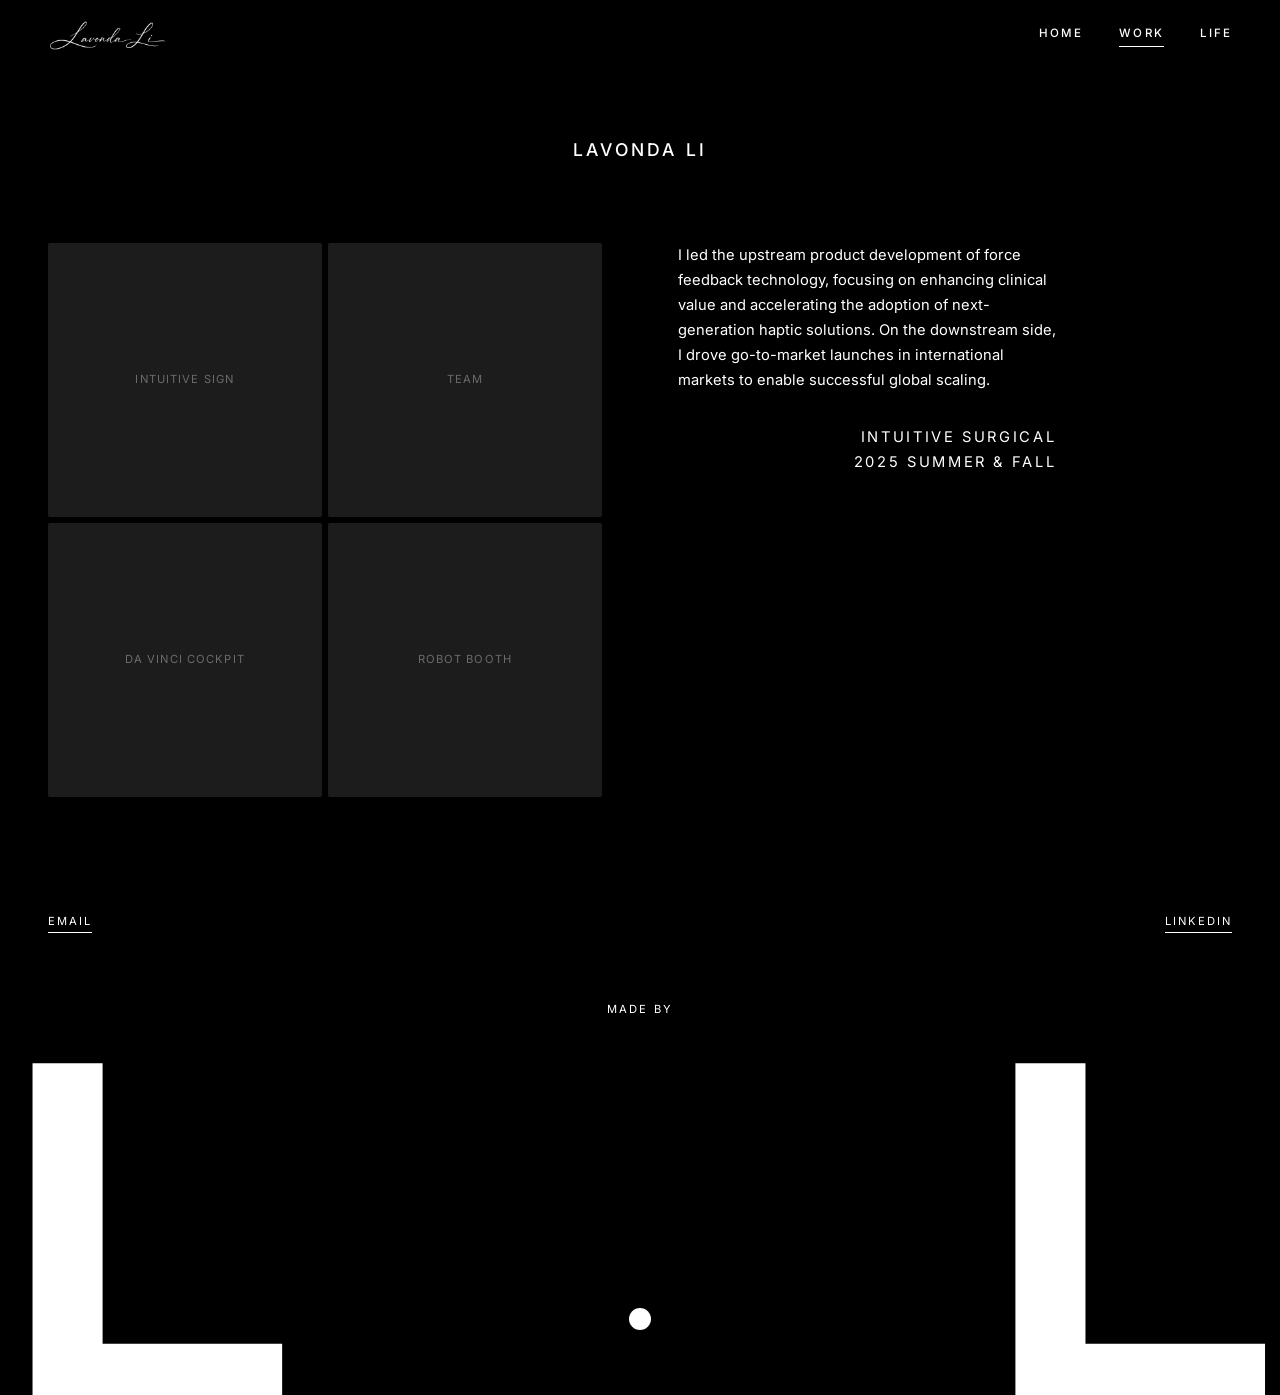
==== work.html @ a4057ee2 "Initial commit" ====
<!doctype html>
<html lang="en">
<head>
  <meta charset="utf-8" />
  <meta name="viewport" content="width=device-width, initial-scale=1" />
  <title>Work — Lavonda Li</title>
  <link rel="preconnect" href="https://fonts.googleapis.com" />
  <link rel="preconnect" href="https://fonts.gstatic.com" crossorigin />
  <link href="https://fonts.googleapis.com/css2?family=Inter:wght@400;500;600;700&display=swap" rel="stylesheet" />
  <link rel="stylesheet" href="css/styles.css" />
</head>
<body data-theme="dark">
  <header class="site-header">
    <div class="container">
      <a class="brand" href="index.html"><img src="images/ll.png" alt="Lavonda Li" /></a>
      <nav class="nav">
        <a href="index.html">Home</a>
        <a href="work.html" class="active">Work</a>
        <a href="life.html">Life</a>
      </nav>
    </div>
  </header>

  <main>
    <div class="container">
      <h1 class="center-title" style="margin-top: 4rem;">Lavonda Li</h1>

      <section class="split-2col project-block">
        <div class="image-col">
          <div class="collage-2x2">
            <div class="tile"><span>intuitive sign</span></div>
            <div class="tile"><span>team</span></div>
            <div class="tile"><span>da Vinci cockpit</span></div>
            <div class="tile"><span>robot booth</span></div>
          </div>
        </div>
        <div class="text-col">
          <p>
            I led the upstream product development of force feedback technology,
            focusing on enhancing clinical value and accelerating the adoption of
            next-generation haptic solutions. On the downstream side, I drove
            go-to-market launches in international markets to enable successful
            global scaling.
          </p>
          <p class="label" style="text-align: right;">
            Intuitive Surgical<br />
            2025 Summer &amp; Fall
          </p>
        </div>
      </section>
    </div>
  </main>

  <footer class="site-footer">
    <div class="footer-links">
      <div class="container">
        <a href="mailto:hello@example.com">Email</a>
        <a href="https://www.linkedin.com" target="_blank" rel="noopener">LinkedIn</a>
      </div>
    </div>
    <div class="footer-made">Made by</div>
    <div class="brand-footer">
      <span class="l-mark left">L</span>
      <span class="dot"></span>
      <span class="l-mark right">L</span>
    </div>
  </footer>
</body>
</html>
---- css/styles.css ----
:root {
  --lavender: #b8b0ea;
  --lavender-deep: #9a90c8;
  --black: #000;
  --white: #fff;
  --olive: #4a4a1f;
  --grey-on-dark: #cfcfcf;
  --placeholder: #c9c2e6;
  --placeholder-dark: #1c1c1c;
  --tracked: 0.18em;
  --max: 1280px;
  --gutter: clamp(1.25rem, 4vw, 3rem);
  --sans: "Inter", -apple-system, BlinkMacSystemFont, "Helvetica Neue", Arial, sans-serif;
}

* { box-sizing: border-box; margin: 0; padding: 0; }

html, body { height: 100%; }

body {
  font-family: var(--sans);
  font-size: 16px;
  line-height: 1.55;
  -webkit-font-smoothing: antialiased;
  min-height: 100vh;
  display: flex;
  flex-direction: column;
}

body[data-theme="light"] { background: var(--lavender); color: var(--black); }
body[data-theme="dark"]  { background: var(--black);    color: var(--white); }

a { color: inherit; text-decoration: none; }

img { max-width: 100%; display: block; }

.container {
  width: 100%;
  max-width: var(--max);
  margin: 0 auto;
  padding: 0 var(--gutter);
}

main { flex: 1 0 auto; }

/* ---------- Header ---------- */
.site-header {
  padding: 1.25rem 0;
}
.site-header .container {
  display: flex;
  align-items: center;
  justify-content: space-between;
}
.brand {
  font-weight: 600;
  font-size: 0.85rem;
  letter-spacing: 0.05em;
  display: inline-flex;
  align-items: center;
}
.brand img {
  height: 32px;
  width: auto;
  display: block;
}
body[data-theme="dark"] .brand img { filter: invert(1); }
.nav { display: flex; gap: 2.25rem; }
.nav a {
  font-size: 0.72rem;
  letter-spacing: var(--tracked);
  text-transform: uppercase;
  font-weight: 500;
  position: relative;
  padding-bottom: 4px;
}
.nav a.active::after {
  content: "";
  position: absolute;
  left: 0; right: 0; bottom: 0;
  height: 1px;
  background: currentColor;
}

/* ---------- Centered name title ---------- */
.center-title {
  text-align: center;
  font-size: clamp(1.4rem, 2.2vw, 1.8rem);
  letter-spacing: var(--tracked);
  text-transform: uppercase;
  font-weight: 700;
}
body[data-theme="light"] .center-title { color: var(--olive); }
body[data-theme="dark"]  .center-title { color: var(--white); font-weight: 500; font-size: clamp(0.95rem, 1.4vw, 1.1rem); }

/* ---------- Home: asymmetric photo hero ---------- */
.home-hero {
  position: relative;
  margin-top: 3rem;
  min-height: clamp(420px, 55vh, 620px);
  isolation: isolate;
}
.home-hero .title-slot {
  position: absolute;
  top: 42%;
  left: 50%;
  transform: translate(-50%, -50%);
  white-space: nowrap;
  z-index: 2;
  mix-blend-mode: difference;
}
body[data-theme="light"] .home-hero .title-slot,
body[data-theme="dark"]  .home-hero .title-slot { color: #fff; }
.home-hero .photo { z-index: 1; }
.home-hero .photo {
  position: absolute;
  background: var(--placeholder);
  border-radius: 2px;
  overflow: hidden;
  display: flex;
  align-items: center;
  justify-content: center;
  color: rgba(0,0,0,0.35);
  font-size: 0.7rem;
  letter-spacing: 0.1em;
  text-transform: uppercase;
}
.home-hero .photo img { width: 100%; height: 100%; object-fit: cover; }
.home-hero .photo.left {
  left: 4%;
  top: 38%;
  width: 16%;
  aspect-ratio: 4 / 5;
}
.home-hero .photo.right {
  right: 4%;
  top: 6%;
  width: 32%;
  aspect-ratio: 4 / 5;
}
@media (max-width: 720px) {
  .home-hero { min-height: 360px; }
  .home-hero .photo.left  { width: 28%; top: 50%; }
  .home-hero .photo.right { width: 50%; top: 0; }
}

/* ---------- Tagline / education ---------- */
.tagline-block {
  text-align: center;
  margin: 4.5rem auto 1.5rem;
  max-width: 70ch;
  font-size: 0.78rem;
  letter-spacing: var(--tracked);
  text-transform: uppercase;
  font-weight: 500;
  line-height: 1.7;
}
.education {
  text-align: center;
  margin-bottom: 4rem;
  font-size: 0.78rem;
  letter-spacing: var(--tracked);
  text-transform: uppercase;
  font-weight: 500;
}

/* ---------- Home: horizontal photo rails ---------- */
.photo-section {
  margin: 2.5rem 0 3rem;
}
.rail-heading {
  font-size: 0.82rem;
  letter-spacing: var(--tracked);
  text-transform: uppercase;
  font-weight: 600;
  margin-bottom: 0.9rem;
  color: var(--olive);
}

.photo-rail {
  --rail-tile: clamp(140px, 18vw, 200px);
  display: grid;
  grid-auto-flow: column;
  grid-template-rows: repeat(3, var(--rail-tile));
  grid-auto-columns: var(--rail-tile);
  gap: 0.4rem;
  overflow-x: auto;
  overflow-y: hidden;
  padding-bottom: 0.75rem;
  scroll-snap-type: x mandatory;
  scrollbar-width: thin;
}
.photo-rail::-webkit-scrollbar { height: 6px; }
.photo-rail::-webkit-scrollbar-track { background: transparent; }
.photo-rail::-webkit-scrollbar-thumb {
  background: rgba(0,0,0,0.18);
  border-radius: 3px;
}

.photo-rail .tile {
  position: relative;
  background: var(--placeholder);
  border-radius: 2px;
  overflow: hidden;
  scroll-snap-align: start;
  margin: 0;
}
.photo-rail .tile img {
  width: 100%;
  height: 100%;
  object-fit: cover;
  display: block;
}

.photo-rail .tile figcaption {
  position: absolute;
  inset: 0;
  background: rgba(0, 0, 0, 0.7);
  color: var(--white);
  display: flex;
  align-items: center;
  justify-content: center;
  text-align: center;
  padding: 0.9rem;
  font-size: 0.85rem;
  font-weight: 500;
  letter-spacing: 0.02em;
  line-height: 1.4;
  text-shadow: 0 1px 6px rgba(0,0,0,0.55);
  opacity: 0;
  transition: opacity 180ms ease;
  pointer-events: none;
}
.photo-rail .tile:hover figcaption,
.photo-rail .tile:focus-within figcaption {
  opacity: 1;
}
@media (hover: none) {
  .photo-rail .tile figcaption { opacity: 1; }
}

/* ---------- Work / Life: 2-col split ---------- */
.split-2col {
  display: grid;
  grid-template-columns: 1fr 1fr;
  gap: clamp(2rem, 6vw, 5rem);
  align-items: start;
  margin: 5rem 0 6rem;
}
.split-2col .text-col p {
  font-size: 0.92rem;
  line-height: 1.7;
  max-width: 42ch;
}
.split-2col .label {
  margin-top: 2rem;
  font-size: 0.7rem;
  letter-spacing: var(--tracked);
  text-transform: uppercase;
  line-height: 1.6;
}
@media (max-width: 720px) {
  .split-2col { grid-template-columns: 1fr; }
}

/* 2x2 collage used inside .split-2col */
.collage-2x2 {
  display: grid;
  grid-template-columns: 1fr 1fr;
  gap: 0.4rem;
}
.collage-2x2 .tile {
  aspect-ratio: 1 / 1;
  background: var(--placeholder-dark);
  border-radius: 2px;
  overflow: hidden;
  display: flex;
  align-items: center;
  justify-content: center;
  color: rgba(255,255,255,0.35);
  font-size: 0.7rem;
  letter-spacing: 0.1em;
  text-transform: uppercase;
}
.collage-2x2 .tile img { width: 100%; height: 100%; object-fit: cover; }

/* Single portrait used on Life page */
.portrait {
  aspect-ratio: 4 / 5;
  background: var(--placeholder-dark);
  border-radius: 2px;
  overflow: hidden;
  max-width: 360px;
  margin-left: auto;
  display: flex;
  align-items: center;
  justify-content: center;
  color: rgba(255,255,255,0.35);
  font-size: 0.7rem;
  letter-spacing: 0.1em;
  text-transform: uppercase;
}
.portrait img { width: 100%; height: 100%; object-fit: cover; }

/* ---------- Connect line (Life) ---------- */
.connect-line {
  text-align: center;
  font-size: 0.78rem;
  letter-spacing: var(--tracked);
  text-transform: uppercase;
  margin: 6rem 0 4rem;
}
.life-divider {
  border: 0;
  border-top: 1px solid rgba(255,255,255,0.2);
  margin: 0;
}

/* ---------- Footer (themed) ---------- */
.site-footer { flex-shrink: 0; }

.footer-meta {
  padding: 1.5rem 0;
  font-size: 0.7rem;
  letter-spacing: var(--tracked);
  text-transform: uppercase;
}
body[data-theme="light"] .footer-meta { background: var(--lavender-deep); color: var(--white); }
body[data-theme="dark"]  .footer-meta { background: var(--black); color: var(--white); border-top: 1px solid rgba(255,255,255,0.1); }
.footer-meta .container {
  display: flex;
  justify-content: space-between;
  align-items: center;
  flex-wrap: wrap;
  gap: 1rem;
}

.footer-links {
  padding: 1.25rem 0;
}
body[data-theme="light"] .footer-links { background: var(--lavender-deep); color: var(--white); }
body[data-theme="dark"]  .footer-links { background: var(--black); color: var(--white); }
.footer-links .container {
  display: flex;
  justify-content: space-between;
  font-size: 0.7rem;
  letter-spacing: var(--tracked);
  text-transform: uppercase;
}
.footer-links a {
  border-bottom: 1px solid currentColor;
  padding-bottom: 2px;
}

.footer-made {
  text-align: center;
  font-size: 0.7rem;
  letter-spacing: var(--tracked);
  text-transform: uppercase;
  padding: 3rem 0 1rem;
}
body[data-theme="light"] .footer-made { background: var(--lavender-deep); color: var(--white); }
body[data-theme="dark"]  .footer-made { background: var(--black); color: var(--white); }

/* The big "L  L" letterforms with center dot */
.brand-footer {
  position: relative;
  height: clamp(280px, 40vh, 460px);
  overflow: hidden;
}
body[data-theme="light"] .brand-footer { background: var(--lavender-deep); }
body[data-theme="dark"]  .brand-footer { background: var(--black); }
.brand-footer .l-mark {
  position: absolute;
  bottom: -22%;
  font-family: "Arial Black", "Helvetica Neue", Arial, sans-serif;
  font-weight: 900;
  font-size: clamp(280px, 38vw, 560px);
  line-height: 1;
  color: var(--white);
  user-select: none;
}
.brand-footer .l-mark.left  { left: 0; }
.brand-footer .l-mark.right { right: 0; }
.brand-footer .dot {
  position: absolute;
  bottom: 18%;
  left: 50%;
  transform: translateX(-50%);
  width: 22px;
  height: 22px;
  border-radius: 50%;
  background: var(--white);
}
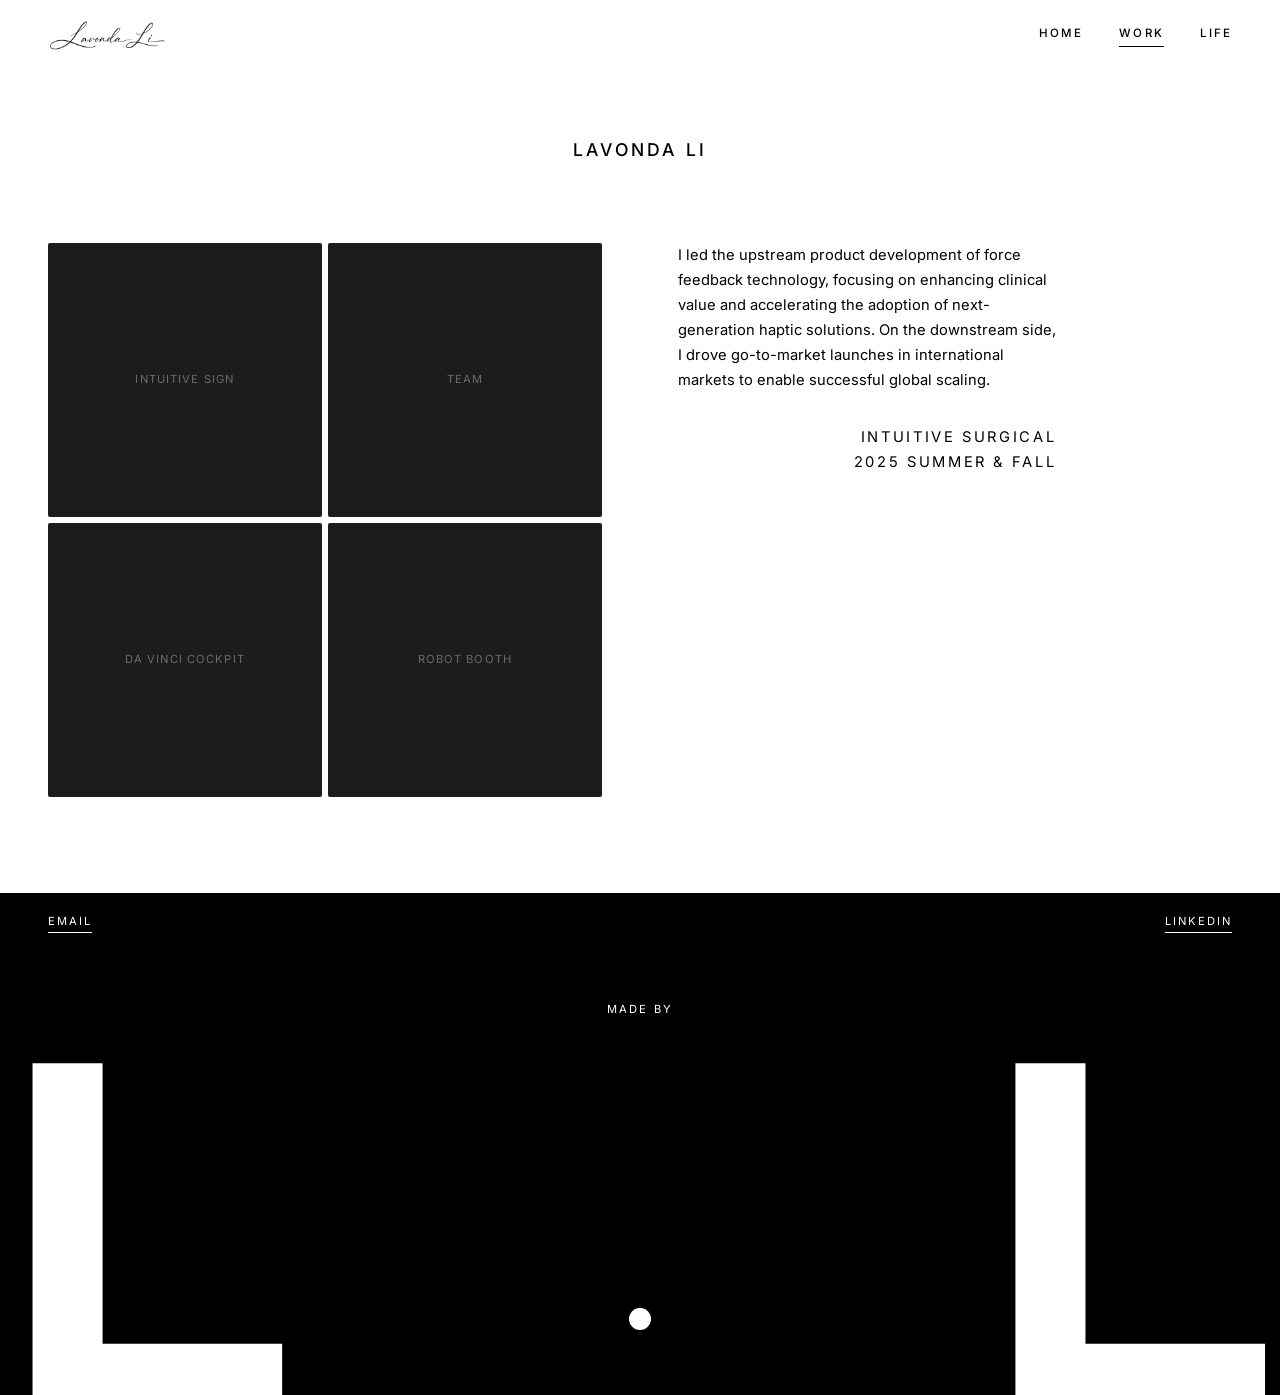
==== commit 07d47d57: "changed to white" ====
--- a/work.html
+++ b/work.html
@@ -9,7 +9,7 @@
   <link href="https://fonts.googleapis.com/css2?family=Inter:wght@400;500;600;700&display=swap" rel="stylesheet" />
   <link rel="stylesheet" href="css/styles.css" />
 </head>
-<body data-theme="dark">
+<body data-theme="white">
   <header class="site-header">
     <div class="container">
       <a class="brand" href="index.html"><img src="images/ll.png" alt="Lavonda Li" /></a>
--- a/css/styles.css
+++ b/css/styles.css
@@ -29,6 +29,7 @@
 
 body[data-theme="light"] { background: var(--lavender); color: var(--black); }
 body[data-theme="dark"]  { background: var(--black);    color: var(--white); }
+body[data-theme="white"] { background: var(--white);    color: var(--black); }
 
 a { color: inherit; text-decoration: none; }
 
@@ -92,6 +93,7 @@
 }
 body[data-theme="light"] .center-title { color: var(--olive); }
 body[data-theme="dark"]  .center-title { color: var(--white); font-weight: 500; font-size: clamp(0.95rem, 1.4vw, 1.1rem); }
+body[data-theme="white"] .center-title { color: var(--black); font-weight: 500; font-size: clamp(0.95rem, 1.4vw, 1.1rem); }
 
 /* ---------- Home: asymmetric photo hero ---------- */
 .home-hero {
@@ -155,6 +157,55 @@
   font-weight: 500;
   line-height: 1.7;
 }
+
+/* ---------- Home: about block ---------- */
+.about {
+  max-width: 620px;
+  margin: 5rem auto 4.5rem;
+  padding: 0 1rem;
+  text-align: center;
+}
+.about-eyebrow {
+  display: flex;
+  align-items: center;
+  justify-content: center;
+  gap: 0.85rem;
+  font-size: 0.7rem;
+  letter-spacing: var(--tracked);
+  text-transform: uppercase;
+  font-weight: 600;
+  color: var(--olive);
+  margin-bottom: 2rem;
+}
+.about-eyebrow::before,
+.about-eyebrow::after {
+  content: "";
+  width: 32px;
+  height: 1px;
+  background: var(--olive);
+  opacity: 0.45;
+}
+.about-lede {
+  font-size: clamp(1.05rem, 1.6vw, 1.25rem);
+  line-height: 1.55;
+  font-weight: 500;
+  color: var(--olive);
+  margin: 0 auto 1.75rem;
+  max-width: 38ch;
+}
+.about-body {
+  font-size: 0.95rem;
+  line-height: 1.8;
+  margin: 0 auto 1.15rem;
+  max-width: 54ch;
+  color: rgba(0, 0, 0, 0.78);
+}
+.about-body:last-child { margin-bottom: 0; }
+.about-place {
+  font-weight: 600;
+  color: var(--olive);
+  white-space: nowrap;
+}
 .education {
   text-align: center;
   margin-bottom: 4rem;
@@ -181,7 +232,7 @@
   --rail-tile: clamp(140px, 18vw, 200px);
   display: grid;
   grid-auto-flow: column;
-  grid-template-rows: repeat(3, var(--rail-tile));
+  grid-template-rows: repeat(2, var(--rail-tile));
   grid-auto-columns: var(--rail-tile);
   gap: 0.4rem;
   overflow-x: auto;
@@ -327,6 +378,7 @@
 }
 body[data-theme="light"] .footer-meta { background: var(--lavender-deep); color: var(--white); }
 body[data-theme="dark"]  .footer-meta { background: var(--black); color: var(--white); border-top: 1px solid rgba(255,255,255,0.1); }
+body[data-theme="white"] .footer-meta { background: var(--black); color: var(--white); border-top: 1px solid rgba(255,255,255,0.1); }
 .footer-meta .container {
   display: flex;
   justify-content: space-between;
@@ -340,6 +392,7 @@
 }
 body[data-theme="light"] .footer-links { background: var(--lavender-deep); color: var(--white); }
 body[data-theme="dark"]  .footer-links { background: var(--black); color: var(--white); }
+body[data-theme="white"] .footer-links { background: var(--black); color: var(--white); }
 .footer-links .container {
   display: flex;
   justify-content: space-between;
@@ -361,6 +414,7 @@
 }
 body[data-theme="light"] .footer-made { background: var(--lavender-deep); color: var(--white); }
 body[data-theme="dark"]  .footer-made { background: var(--black); color: var(--white); }
+body[data-theme="white"] .footer-made { background: var(--black); color: var(--white); }
 
 /* The big "L  L" letterforms with center dot */
 .brand-footer {
@@ -370,6 +424,7 @@
 }
 body[data-theme="light"] .brand-footer { background: var(--lavender-deep); }
 body[data-theme="dark"]  .brand-footer { background: var(--black); }
+body[data-theme="white"] .brand-footer { background: var(--black); }
 .brand-footer .l-mark {
   position: absolute;
   bottom: -22%;
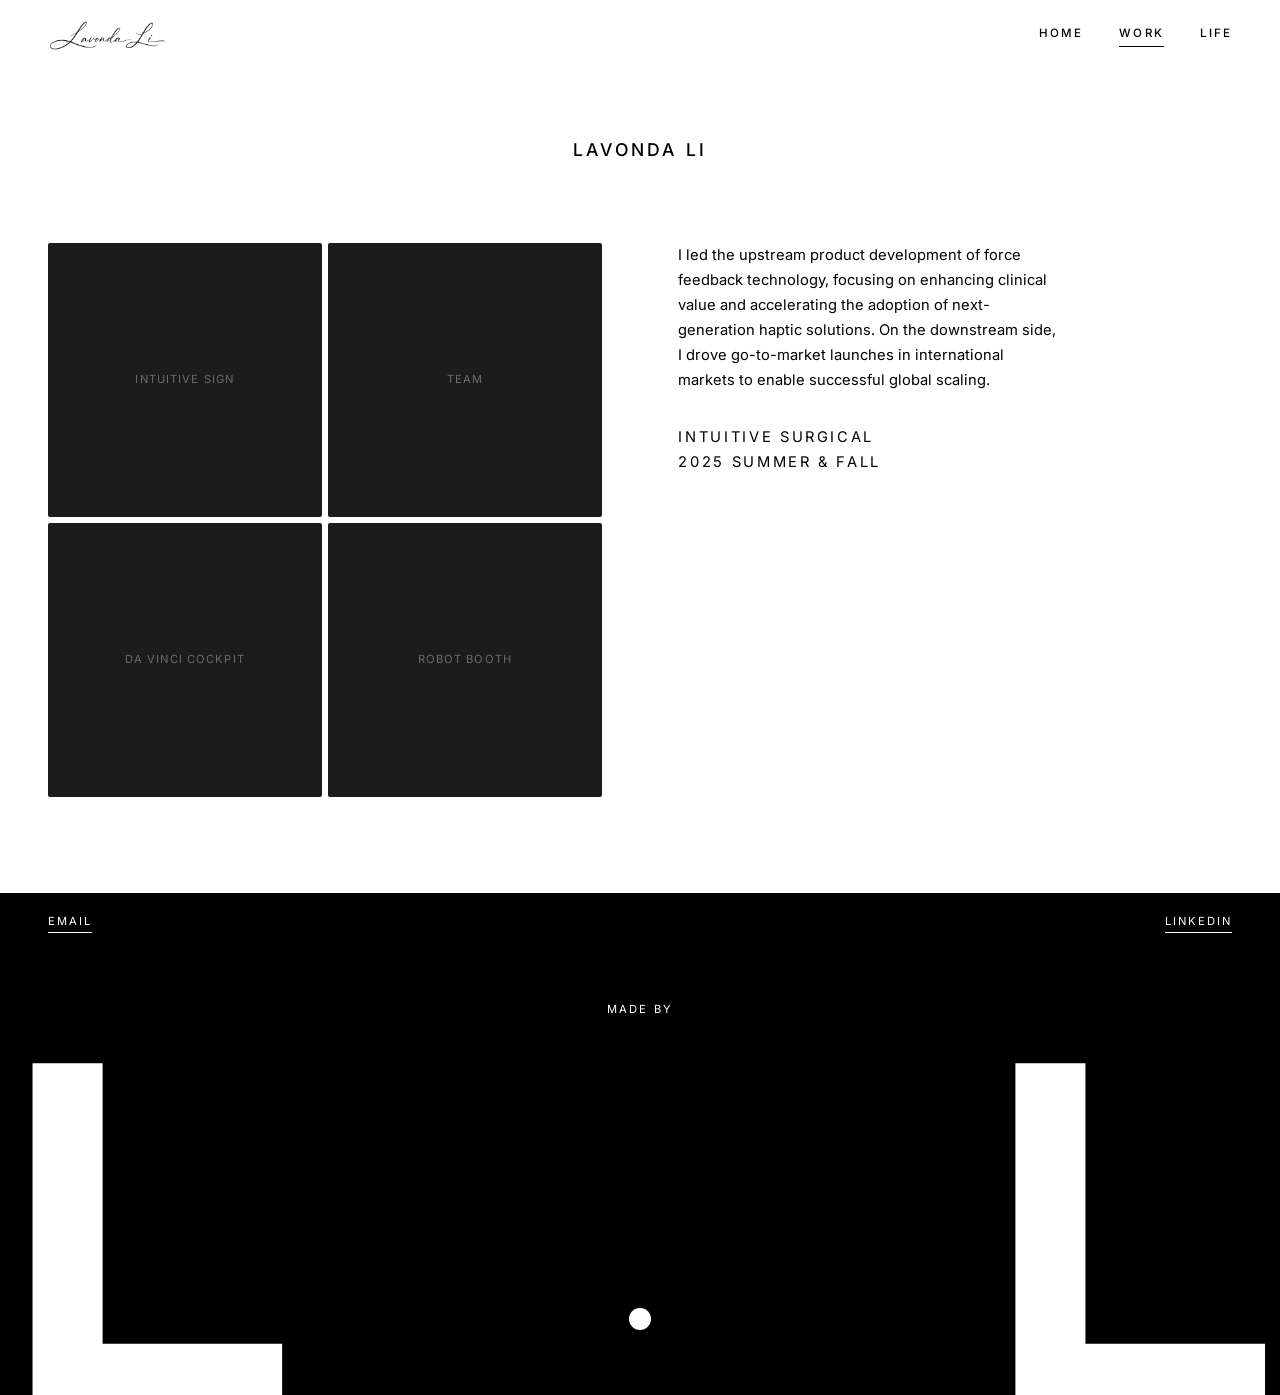
==== commit b140075d: "d" ====
--- a/work.html
+++ b/work.html
@@ -42,7 +42,7 @@
             go-to-market launches in international markets to enable successful
             global scaling.
           </p>
-          <p class="label" style="text-align: right;">
+          <p class="label" style="text-align: left;">
             Intuitive Surgical<br />
             2025 Summer &amp; Fall
           </p>
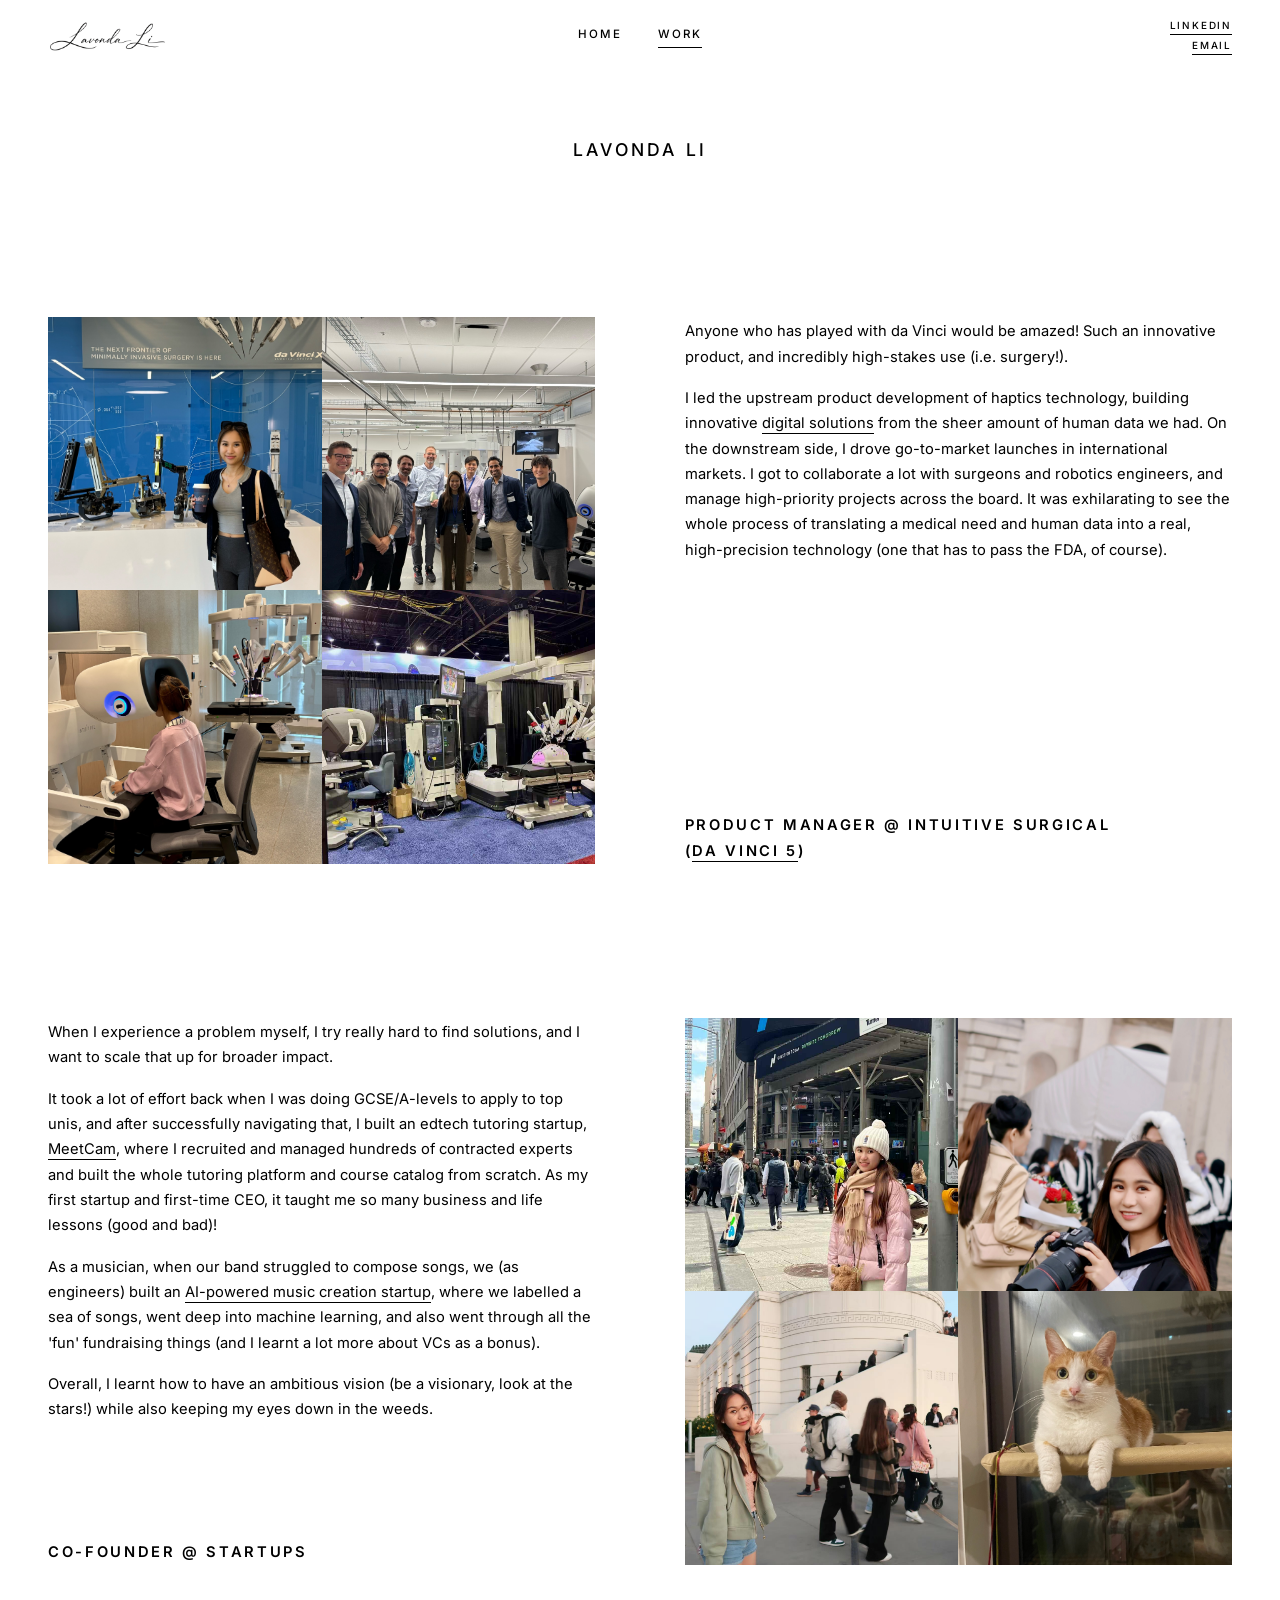
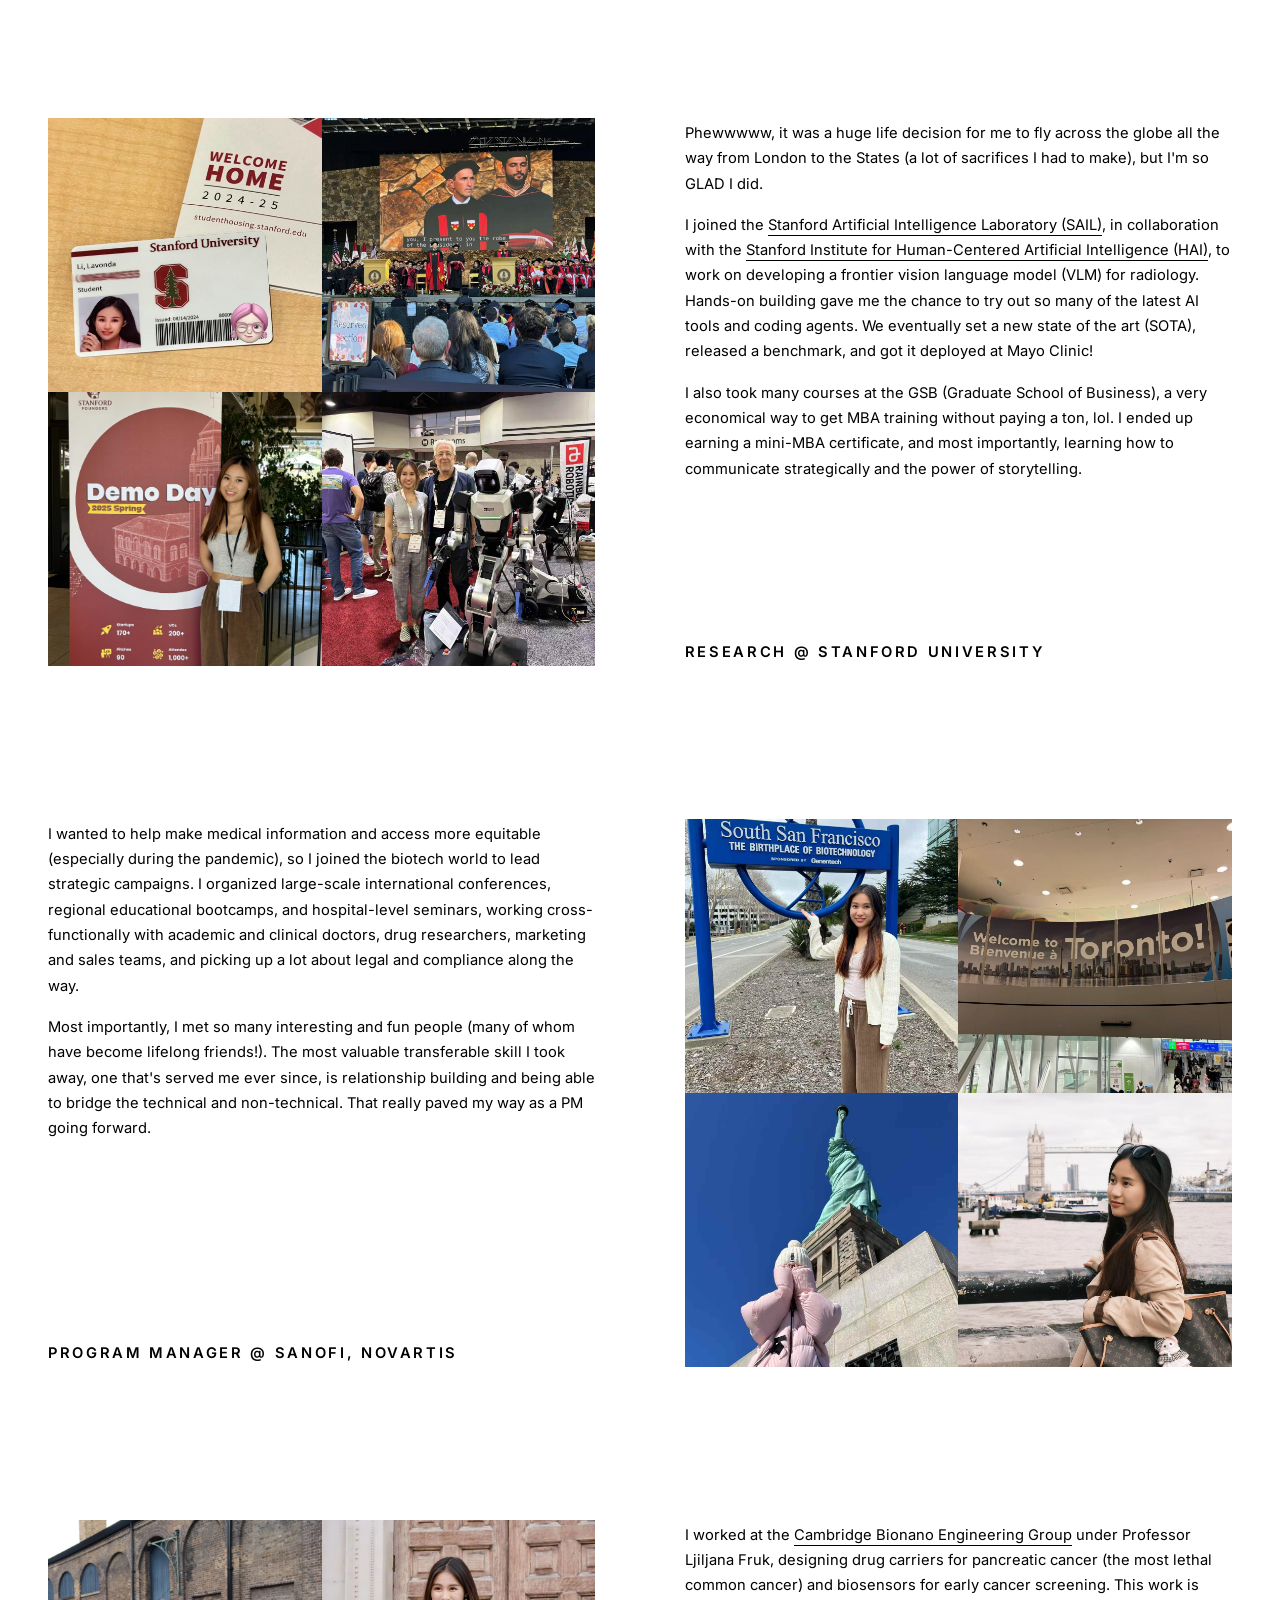
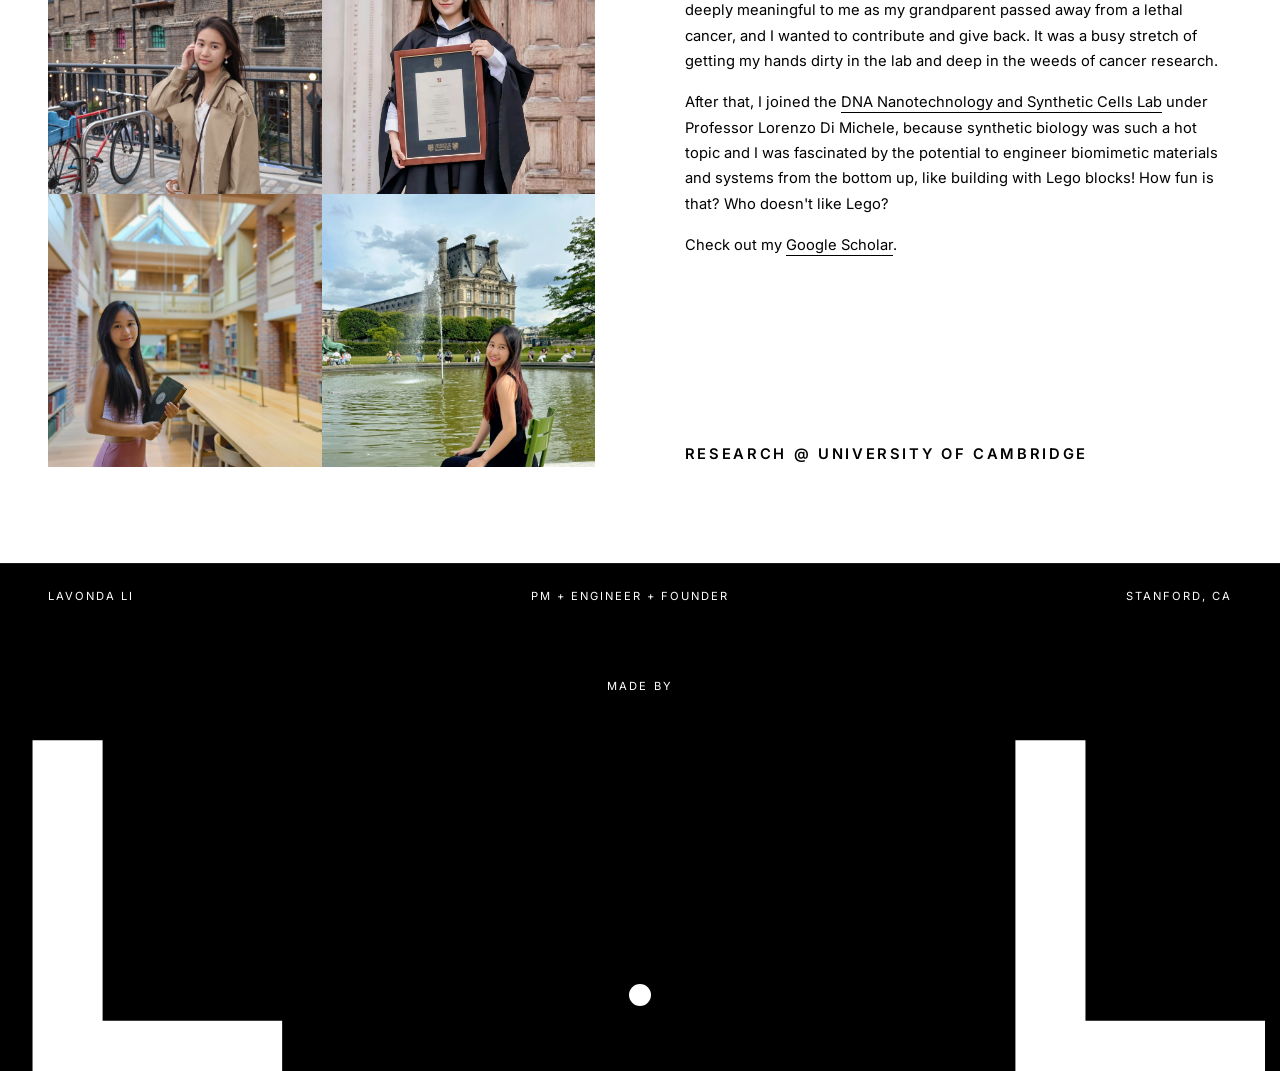
==== commit 3cfb567b: "lots of stuff" ====
--- a/work.html
+++ b/work.html
@@ -16,46 +16,31 @@
       <nav class="nav">
         <a href="index.html">Home</a>
         <a href="work.html" class="active">Work</a>
-        <a href="life.html">Life</a>
       </nav>
+      <div class="header-links" aria-label="Contact links">
+        <a href="https://www.linkedin.com/in/lavonda-li/" target="_blank" rel="noopener">LinkedIn</a>
+        <a href="mailto:lavonda.li0531@gmail.com">Email</a>
+      </div>
     </div>
   </header>
 
   <main>
     <div class="container">
-      <h1 class="center-title" style="margin-top: 4rem;">Lavonda Li</h1>
-
-      <section class="split-2col project-block">
-        <div class="image-col">
-          <div class="collage-2x2">
-            <div class="tile"><span>intuitive sign</span></div>
-            <div class="tile"><span>team</span></div>
-            <div class="tile"><span>da Vinci cockpit</span></div>
-            <div class="tile"><span>robot booth</span></div>
-          </div>
-        </div>
-        <div class="text-col">
-          <p>
-            I led the upstream product development of force feedback technology,
-            focusing on enhancing clinical value and accelerating the adoption of
-            next-generation haptic solutions. On the downstream side, I drove
-            go-to-market launches in international markets to enable successful
-            global scaling.
-          </p>
-          <p class="label" style="text-align: left;">
-            Intuitive Surgical<br />
-            2025 Summer &amp; Fall
-          </p>
-        </div>
+      <section class="work-showcase work-page" aria-labelledby="work-heading">
+        <h1 id="work-heading" class="center-title work-title">Lavonda Li</h1>
+        <div class="work-list" data-work-sections></div>
       </section>
     </div>
   </main>
 
+  <script src="js/work.js" defer></script>
+
   <footer class="site-footer">
-    <div class="footer-links">
+    <div class="footer-meta">
       <div class="container">
-        <a href="mailto:hello@example.com">Email</a>
-        <a href="https://www.linkedin.com" target="_blank" rel="noopener">LinkedIn</a>
+        <span>Lavonda Li</span>
+        <span>PM + Engineer + Founder</span>
+        <span>Stanford, CA</span>
       </div>
     </div>
     <div class="footer-made">Made by</div>
--- a/css/styles.css
+++ b/css/styles.css
@@ -10,12 +10,18 @@
   --tracked: 0.18em;
   --max: 1280px;
   --gutter: clamp(1.25rem, 4vw, 3rem);
+  --header-height: 72px;
   --sans: "Inter", -apple-system, BlinkMacSystemFont, "Helvetica Neue", Arial, sans-serif;
 }
 
 * { box-sizing: border-box; margin: 0; padding: 0; }
 
-html, body { height: 100%; }
+html {
+  height: 100%;
+  scroll-padding-top: calc(var(--header-height) + 1rem);
+}
+
+body { height: 100%; }
 
 body {
   font-family: var(--sans);
@@ -25,6 +31,7 @@
   min-height: 100vh;
   display: flex;
   flex-direction: column;
+  padding-top: var(--header-height);
 }
 
 body[data-theme="light"] { background: var(--lavender); color: var(--black); }
@@ -46,12 +53,22 @@
 
 /* ---------- Header ---------- */
 .site-header {
+  position: fixed;
+  top: 0;
+  left: 0;
+  right: 0;
+  z-index: 1000;
+  min-height: var(--header-height);
   padding: 1.25rem 0;
-}
+  transition: background-color 220ms ease;
+}
+body[data-theme="light"] .site-header { background-color: var(--lavender); }
+body[data-theme="dark"] .site-header { background-color: var(--black); }
+body[data-theme="white"] .site-header { background-color: var(--white); }
 .site-header .container {
-  display: flex;
+  display: grid;
+  grid-template-columns: 1fr auto 1fr;
   align-items: center;
-  justify-content: space-between;
 }
 .brand {
   font-weight: 600;
@@ -59,6 +76,7 @@
   letter-spacing: 0.05em;
   display: inline-flex;
   align-items: center;
+  justify-self: start;
 }
 .brand img {
   height: 32px;
@@ -66,7 +84,11 @@
   display: block;
 }
 body[data-theme="dark"] .brand img { filter: invert(1); }
-.nav { display: flex; gap: 2.25rem; }
+.nav {
+  display: flex;
+  gap: 2.25rem;
+  justify-self: center;
+}
 .nav a {
   font-size: 0.72rem;
   letter-spacing: var(--tracked);
@@ -81,6 +103,31 @@
   left: 0; right: 0; bottom: 0;
   height: 1px;
   background: currentColor;
+}
+.header-links {
+  justify-self: end;
+  display: flex;
+  flex-direction: column;
+  align-items: flex-end;
+  gap: 0.3rem;
+}
+.header-links a {
+  font-size: 0.62rem;
+  letter-spacing: var(--tracked);
+  text-transform: uppercase;
+  font-weight: 500;
+  line-height: 1.2;
+  border-bottom: 1px solid currentColor;
+  padding-bottom: 2px;
+}
+@media (max-width: 640px) {
+  .site-header .container {
+    grid-template-columns: auto 1fr auto;
+    column-gap: 1rem;
+  }
+  .nav { gap: 1.2rem; }
+  .nav a { font-size: 0.66rem; }
+  .header-links a { font-size: 0.56rem; }
 }
 
 /* ---------- Centered name title ---------- */
@@ -206,165 +253,118 @@
   color: var(--olive);
   white-space: nowrap;
 }
-.education {
-  text-align: center;
-  margin-bottom: 4rem;
-  font-size: 0.78rem;
-  letter-spacing: var(--tracked);
-  text-transform: uppercase;
-  font-weight: 500;
-}
-
-/* ---------- Home: horizontal photo rails ---------- */
-.photo-section {
-  margin: 2.5rem 0 3rem;
-}
-.rail-heading {
-  font-size: 0.82rem;
-  letter-spacing: var(--tracked);
-  text-transform: uppercase;
-  font-weight: 600;
-  margin-bottom: 0.9rem;
-  color: var(--olive);
-}
-
-.photo-rail {
-  --rail-tile: clamp(140px, 18vw, 200px);
+/* ---------- Shared work showcase ---------- */
+.work-showcase {
+  background: var(--white);
+  color: var(--black);
+  margin: clamp(6rem, 10vw, 9rem) 0 0;
+}
+body[data-theme="light"] .work-showcase {
+  width: 100vw;
+  margin-left: calc(50% - 50vw);
+  margin-right: calc(50% - 50vw);
+  padding: clamp(5rem, 9vw, 8rem) max(var(--gutter), calc((100vw - var(--max)) / 2 + var(--gutter))) clamp(5rem, 9vw, 8rem);
+}
+body[data-theme="white"] .work-showcase {
+  margin: 0 0 6rem;
+  padding-top: 4rem;
+}
+.work-showcase .work-title {
+  color: var(--black);
+  margin: 0 0 clamp(4rem, 12vw, 10rem);
+}
+body[data-theme="light"] .work-showcase .work-title,
+body[data-theme="white"] .work-showcase .work-title {
+  color: var(--black);
+}
+.work-list {
+  display: block;
+}
+.work-entry {
   display: grid;
-  grid-auto-flow: column;
-  grid-template-rows: repeat(2, var(--rail-tile));
-  grid-auto-columns: var(--rail-tile);
-  gap: 0.4rem;
-  overflow-x: auto;
-  overflow-y: hidden;
-  padding-bottom: 0.75rem;
-  scroll-snap-type: x mandatory;
-  scrollbar-width: thin;
-}
-.photo-rail::-webkit-scrollbar { height: 6px; }
-.photo-rail::-webkit-scrollbar-track { background: transparent; }
-.photo-rail::-webkit-scrollbar-thumb {
-  background: rgba(0,0,0,0.18);
-  border-radius: 3px;
-}
-
-.photo-rail .tile {
-  position: relative;
+  grid-template-columns: minmax(0, 1fr) minmax(0, 1fr);
+  gap: clamp(3rem, 7vw, 6.5rem);
+  align-items: stretch;
+  margin-bottom: clamp(6rem, 12vw, 10rem);
+}
+.work-entry:last-child {
+  margin-bottom: 0;
+}
+.work-entry.is-reversed .work-media {
+  order: 2;
+}
+.work-entry.is-reversed .work-copy {
+  order: 1;
+}
+.work-media { align-self: start; }
+.work-collage {
+  display: grid;
+  grid-template-columns: 1fr 1fr;
+  gap: 0;
+  width: 100%;
+}
+.work-tile {
+  aspect-ratio: 1 / 1;
   background: var(--placeholder);
-  border-radius: 2px;
+  border-radius: 0;
   overflow: hidden;
-  scroll-snap-align: start;
-  margin: 0;
-}
-.photo-rail .tile img {
+}
+.work-tile img {
   width: 100%;
   height: 100%;
   object-fit: cover;
   display: block;
 }
-
-.photo-rail .tile figcaption {
-  position: absolute;
-  inset: 0;
-  background: rgba(0, 0, 0, 0.7);
-  color: var(--white);
-  display: flex;
-  align-items: center;
-  justify-content: center;
-  text-align: center;
-  padding: 0.9rem;
-  font-size: 0.85rem;
-  font-weight: 500;
-  letter-spacing: 0.02em;
-  line-height: 1.4;
-  text-shadow: 0 1px 6px rgba(0,0,0,0.55);
-  opacity: 0;
-  transition: opacity 180ms ease;
-  pointer-events: none;
-}
-.photo-rail .tile:hover figcaption,
-.photo-rail .tile:focus-within figcaption {
-  opacity: 1;
-}
-@media (hover: none) {
-  .photo-rail .tile figcaption { opacity: 1; }
-}
-
-/* ---------- Work / Life: 2-col split ---------- */
-.split-2col {
-  display: grid;
-  grid-template-columns: 1fr 1fr;
-  gap: clamp(2rem, 6vw, 5rem);
-  align-items: start;
-  margin: 5rem 0 6rem;
-}
-.split-2col .text-col p {
+.work-copy {
+  display: flex;
+  flex-direction: column;
+  padding-top: 0.15rem;
+  max-width: 64ch;
+}
+.work-copy p {
   font-size: 0.92rem;
-  line-height: 1.7;
-  max-width: 42ch;
-}
-.split-2col .label {
-  margin-top: 2rem;
+  line-height: 1.72;
+  margin-bottom: 1rem;
+  color: var(--black);
+}
+.work-label {
+  margin-top: auto;
+  padding-top: 3rem;
   font-size: 0.7rem;
   letter-spacing: var(--tracked);
   text-transform: uppercase;
   line-height: 1.6;
+  font-weight: 600;
+  color: var(--black);
+  max-width: 44ch;
+}
+.work-copy p:last-child {
+  margin-bottom: 0;
+}
+.work-showcase a {
+  color: inherit;
+  border-bottom: 1px solid currentColor;
+  padding-bottom: 1px;
 }
 @media (max-width: 720px) {
-  .split-2col { grid-template-columns: 1fr; }
-}
-
-/* 2x2 collage used inside .split-2col */
-.collage-2x2 {
-  display: grid;
-  grid-template-columns: 1fr 1fr;
-  gap: 0.4rem;
-}
-.collage-2x2 .tile {
-  aspect-ratio: 1 / 1;
-  background: var(--placeholder-dark);
-  border-radius: 2px;
-  overflow: hidden;
-  display: flex;
-  align-items: center;
-  justify-content: center;
-  color: rgba(255,255,255,0.35);
-  font-size: 0.7rem;
-  letter-spacing: 0.1em;
-  text-transform: uppercase;
-}
-.collage-2x2 .tile img { width: 100%; height: 100%; object-fit: cover; }
-
-/* Single portrait used on Life page */
-.portrait {
-  aspect-ratio: 4 / 5;
-  background: var(--placeholder-dark);
-  border-radius: 2px;
-  overflow: hidden;
-  max-width: 360px;
-  margin-left: auto;
-  display: flex;
-  align-items: center;
-  justify-content: center;
-  color: rgba(255,255,255,0.35);
-  font-size: 0.7rem;
-  letter-spacing: 0.1em;
-  text-transform: uppercase;
-}
-.portrait img { width: 100%; height: 100%; object-fit: cover; }
-
-/* ---------- Connect line (Life) ---------- */
-.connect-line {
-  text-align: center;
-  font-size: 0.78rem;
-  letter-spacing: var(--tracked);
-  text-transform: uppercase;
-  margin: 6rem 0 4rem;
-}
-.life-divider {
-  border: 0;
-  border-top: 1px solid rgba(255,255,255,0.2);
-  margin: 0;
+  .work-entry {
+    grid-template-columns: 1fr;
+    gap: 1.5rem;
+    margin-bottom: 5rem;
+  }
+  .work-entry.is-reversed .work-media,
+  .work-entry.is-reversed .work-copy {
+    order: initial;
+  }
+  .work-copy {
+    min-height: 0;
+  }
+  .work-label {
+    padding-top: 1.75rem;
+  }
+  .work-copy {
+    max-width: none;
+  }
 }
 
 /* ---------- Footer (themed) ---------- */
@@ -385,24 +385,6 @@
   align-items: center;
   flex-wrap: wrap;
   gap: 1rem;
-}
-
-.footer-links {
-  padding: 1.25rem 0;
-}
-body[data-theme="light"] .footer-links { background: var(--lavender-deep); color: var(--white); }
-body[data-theme="dark"]  .footer-links { background: var(--black); color: var(--white); }
-body[data-theme="white"] .footer-links { background: var(--black); color: var(--white); }
-.footer-links .container {
-  display: flex;
-  justify-content: space-between;
-  font-size: 0.7rem;
-  letter-spacing: var(--tracked);
-  text-transform: uppercase;
-}
-.footer-links a {
-  border-bottom: 1px solid currentColor;
-  padding-bottom: 2px;
 }
 
 .footer-made {
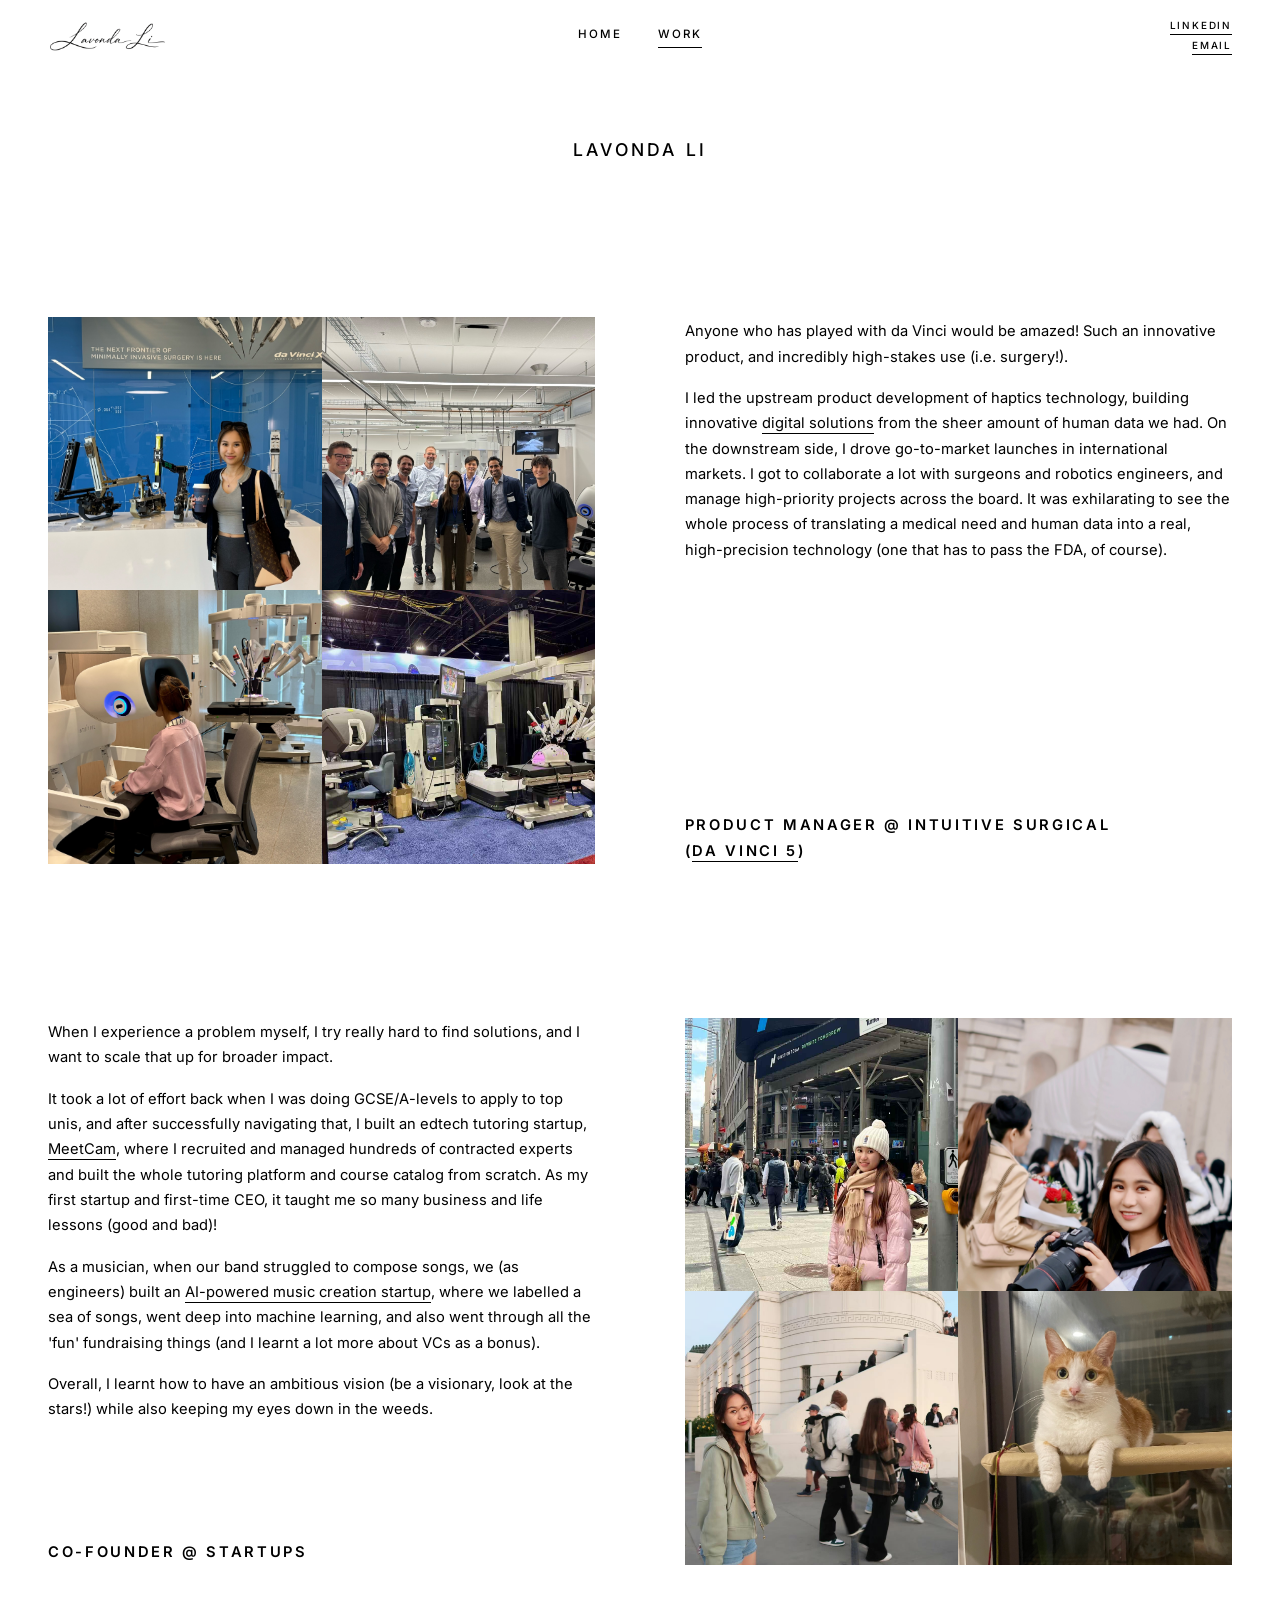
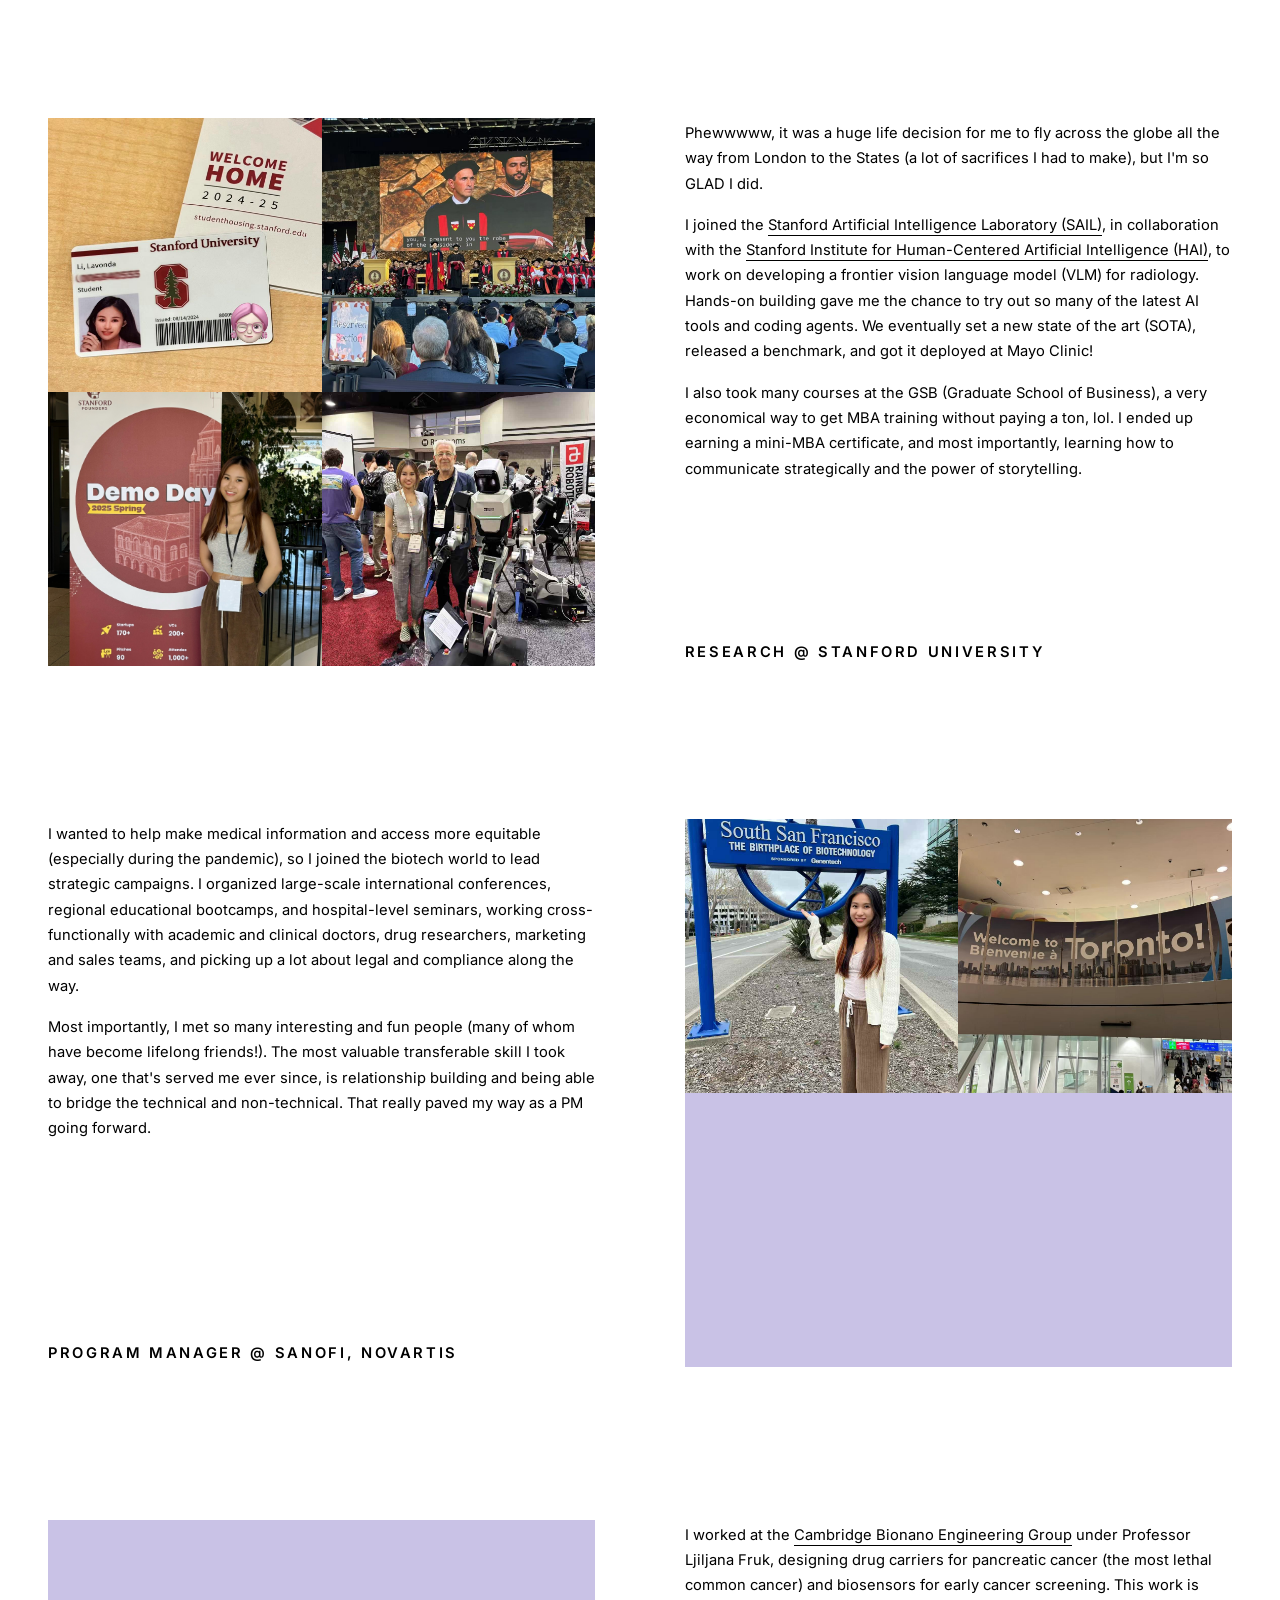
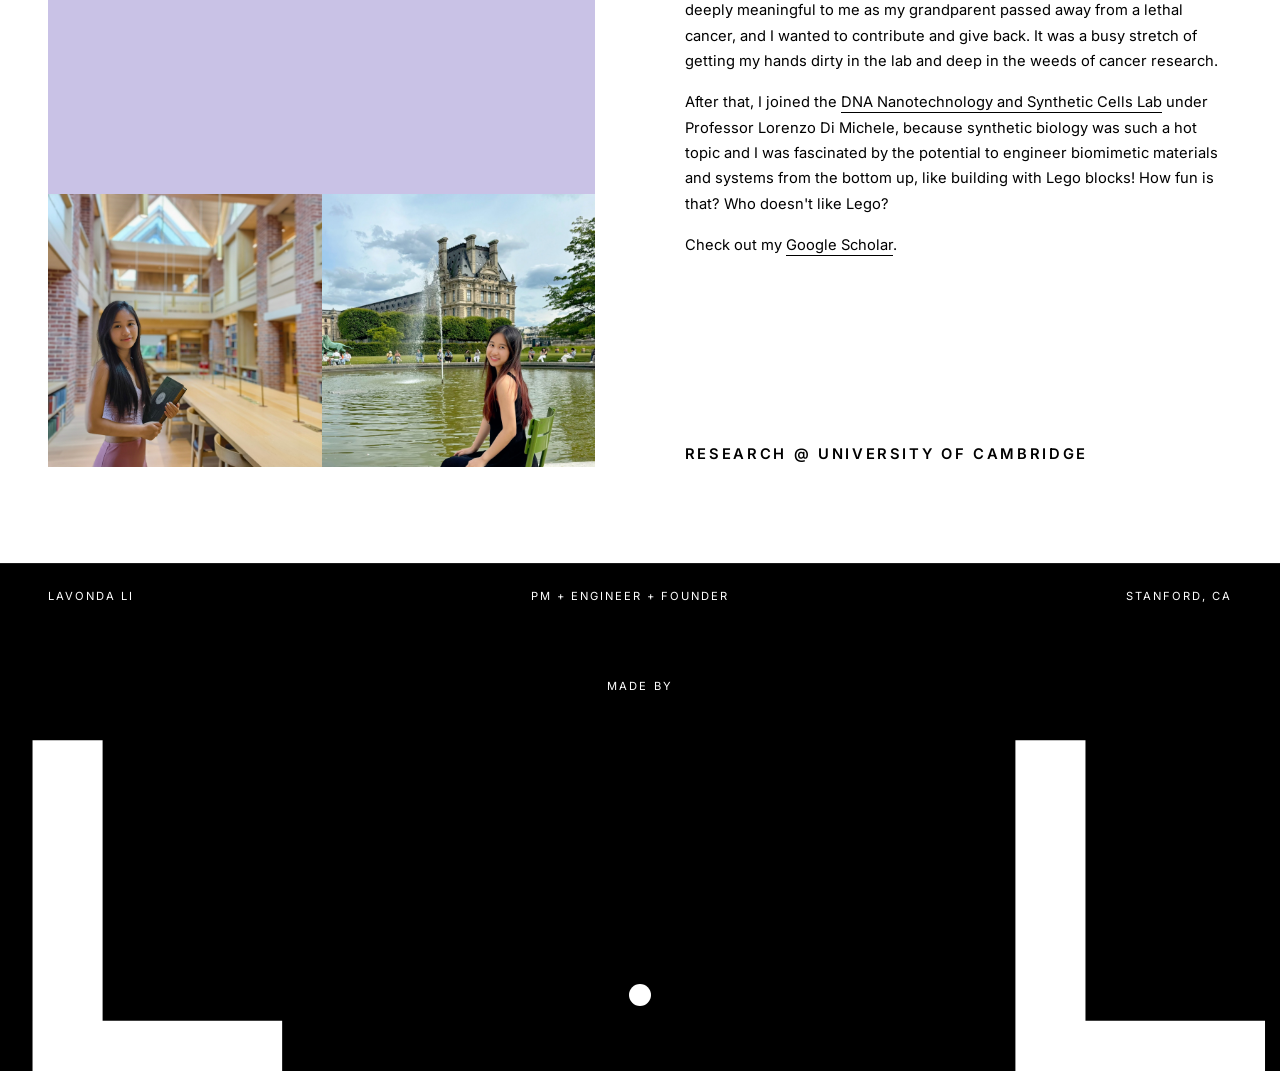
==== commit 00a28e00: "edited header" ====
--- a/work.html
+++ b/work.html
@@ -34,6 +34,7 @@
   </main>
 
   <script src="js/work.js" defer></script>
+  <script src="js/image-reveal.js" defer></script>
 
   <footer class="site-footer">
     <div class="footer-meta">
--- a/css/styles.css
+++ b/css/styles.css
@@ -18,7 +18,7 @@
 
 html {
   height: 100%;
-  scroll-padding-top: calc(var(--header-height) + 1rem);
+  scroll-padding-top: var(--header-height);
 }
 
 body { height: 100%; }
@@ -41,6 +41,41 @@
 a { color: inherit; text-decoration: none; }
 
 img { max-width: 100%; display: block; }
+
+main img {
+  --reveal-x: 0px;
+  --reveal-y: 0px;
+  --reveal-scale: 1;
+  --hover-scale: 1;
+  opacity: 1;
+  transform: translate(var(--reveal-x), var(--reveal-y)) scale(calc(var(--reveal-scale) * var(--hover-scale)));
+  transition: opacity 620ms ease, transform 620ms ease, filter 320ms ease;
+}
+main img.reveal-image {
+  --reveal-y: 12px;
+  --reveal-scale: 0.985;
+  opacity: 0;
+}
+main img.reveal-image.is-visible {
+  --reveal-x: 0px;
+  --reveal-y: 0px;
+  --reveal-scale: 1;
+  opacity: 1;
+}
+@media (prefers-reduced-motion: reduce) {
+  main img {
+    transition: none;
+  }
+  main img.reveal-image {
+    --reveal-x: 0px;
+    --reveal-y: 0px;
+    --reveal-scale: 1;
+    opacity: 1;
+  }
+  .home-hero .photo img {
+    animation: none;
+  }
+}
 
 .container {
   width: 100%;
@@ -175,6 +210,32 @@
   text-transform: uppercase;
 }
 .home-hero .photo img { width: 100%; height: 100%; object-fit: cover; }
+.home-hero .photo.left img {
+  animation: hero-float-from-left 900ms cubic-bezier(0.2, 0.72, 0.2, 1) 90ms backwards;
+}
+.home-hero .photo.right img {
+  animation: hero-float-from-right 900ms cubic-bezier(0.2, 0.72, 0.2, 1) 160ms backwards;
+}
+@keyframes hero-float-from-left {
+  from {
+    opacity: 0;
+    transform: translateX(-22px) scale(0.985);
+  }
+  to {
+    opacity: 1;
+    transform: translateX(0) scale(1);
+  }
+}
+@keyframes hero-float-from-right {
+  from {
+    opacity: 0;
+    transform: translateX(22px) scale(0.985);
+  }
+  to {
+    opacity: 1;
+    transform: translateX(0) scale(1);
+  }
+}
 .home-hero .photo.left {
   left: 4%;
   top: 38%;
@@ -253,11 +314,89 @@
   color: var(--olive);
   white-space: nowrap;
 }
+
+/* ---------- Home: horizontal photo rails ---------- */
+.photo-section {
+  margin: 2.5rem 0 3rem;
+}
+.rail-heading {
+  font-size: 0.82rem;
+  letter-spacing: var(--tracked);
+  text-transform: uppercase;
+  font-weight: 600;
+  margin-bottom: 0.9rem;
+  color: var(--olive);
+}
+.photo-rail {
+  --rail-tile: clamp(140px, 18vw, 200px);
+  display: grid;
+  grid-auto-flow: column;
+  grid-template-rows: repeat(2, var(--rail-tile));
+  grid-auto-columns: var(--rail-tile);
+  gap: 0.4rem;
+  overflow-x: auto;
+  overflow-y: hidden;
+  padding-bottom: 0.75rem;
+  scroll-snap-type: x mandatory;
+  scrollbar-width: thin;
+}
+.photo-rail::-webkit-scrollbar { height: 6px; }
+.photo-rail::-webkit-scrollbar-track { background: transparent; }
+.photo-rail::-webkit-scrollbar-thumb {
+  background: rgba(0,0,0,0.18);
+  border-radius: 3px;
+}
+.photo-rail .tile {
+  position: relative;
+  background: var(--placeholder);
+  border-radius: 2px;
+  overflow: hidden;
+  scroll-snap-align: start;
+  margin: 0;
+}
+.photo-rail .tile img {
+  width: 100%;
+  height: 100%;
+  object-fit: cover;
+}
+.photo-rail .tile figcaption {
+  position: absolute;
+  inset: 0;
+  background: rgba(0, 0, 0, 0.7);
+  color: var(--white);
+  display: flex;
+  align-items: center;
+  justify-content: center;
+  text-align: center;
+  padding: 0.9rem;
+  font-size: 0.85rem;
+  font-weight: 500;
+  letter-spacing: 0.02em;
+  line-height: 1.4;
+  text-shadow: 0 1px 6px rgba(0,0,0,0.55);
+  opacity: 0;
+  transition: opacity 180ms ease;
+  pointer-events: none;
+}
+.photo-rail .tile:hover img,
+.home-hero .photo:hover img,
+.work-tile:hover img {
+  --hover-scale: 1.025;
+  filter: saturate(1.04) contrast(1.02);
+}
+.photo-rail .tile:hover figcaption,
+.photo-rail .tile:focus-within figcaption {
+  opacity: 1;
+}
+@media (hover: none) {
+  .photo-rail .tile figcaption { opacity: 1; }
+}
 /* ---------- Shared work showcase ---------- */
 .work-showcase {
   background: var(--white);
   color: var(--black);
   margin: clamp(6rem, 10vw, 9rem) 0 0;
+  scroll-margin-top: 0;
 }
 body[data-theme="light"] .work-showcase {
   width: 100vw;
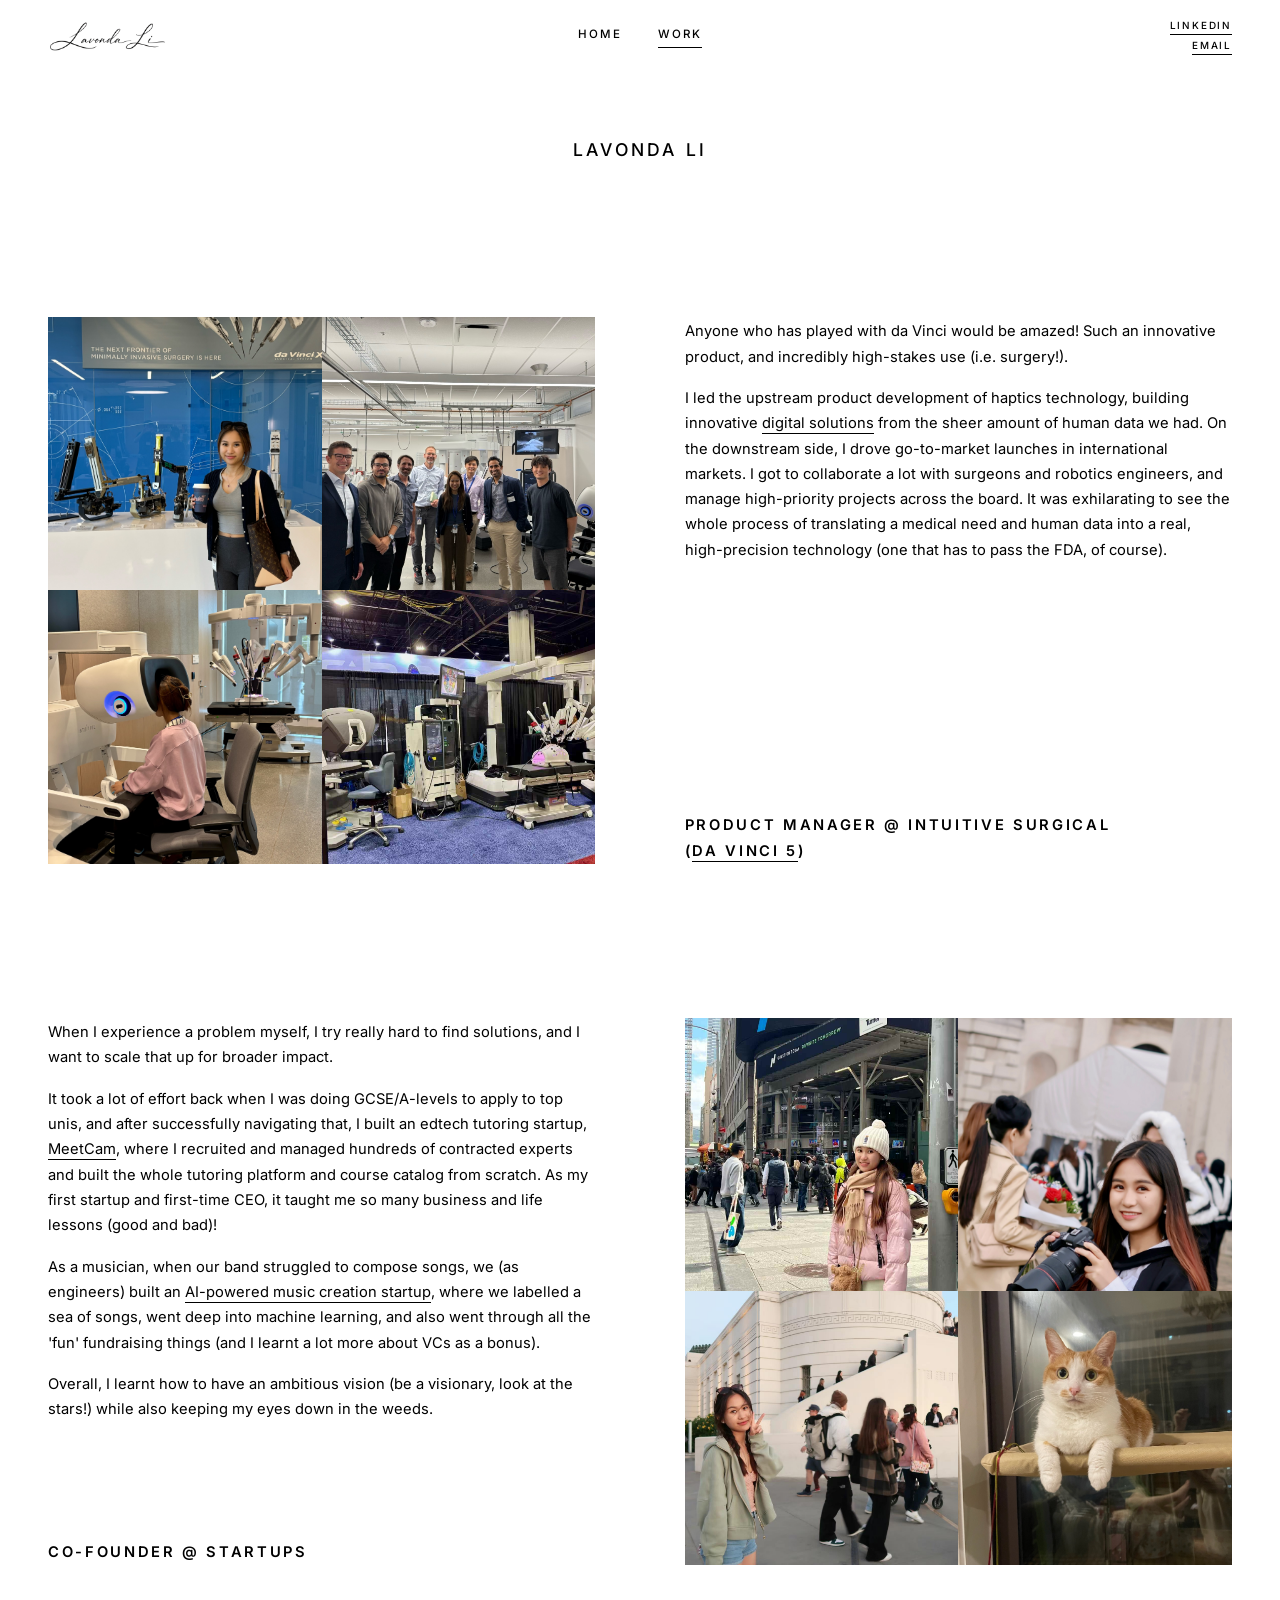
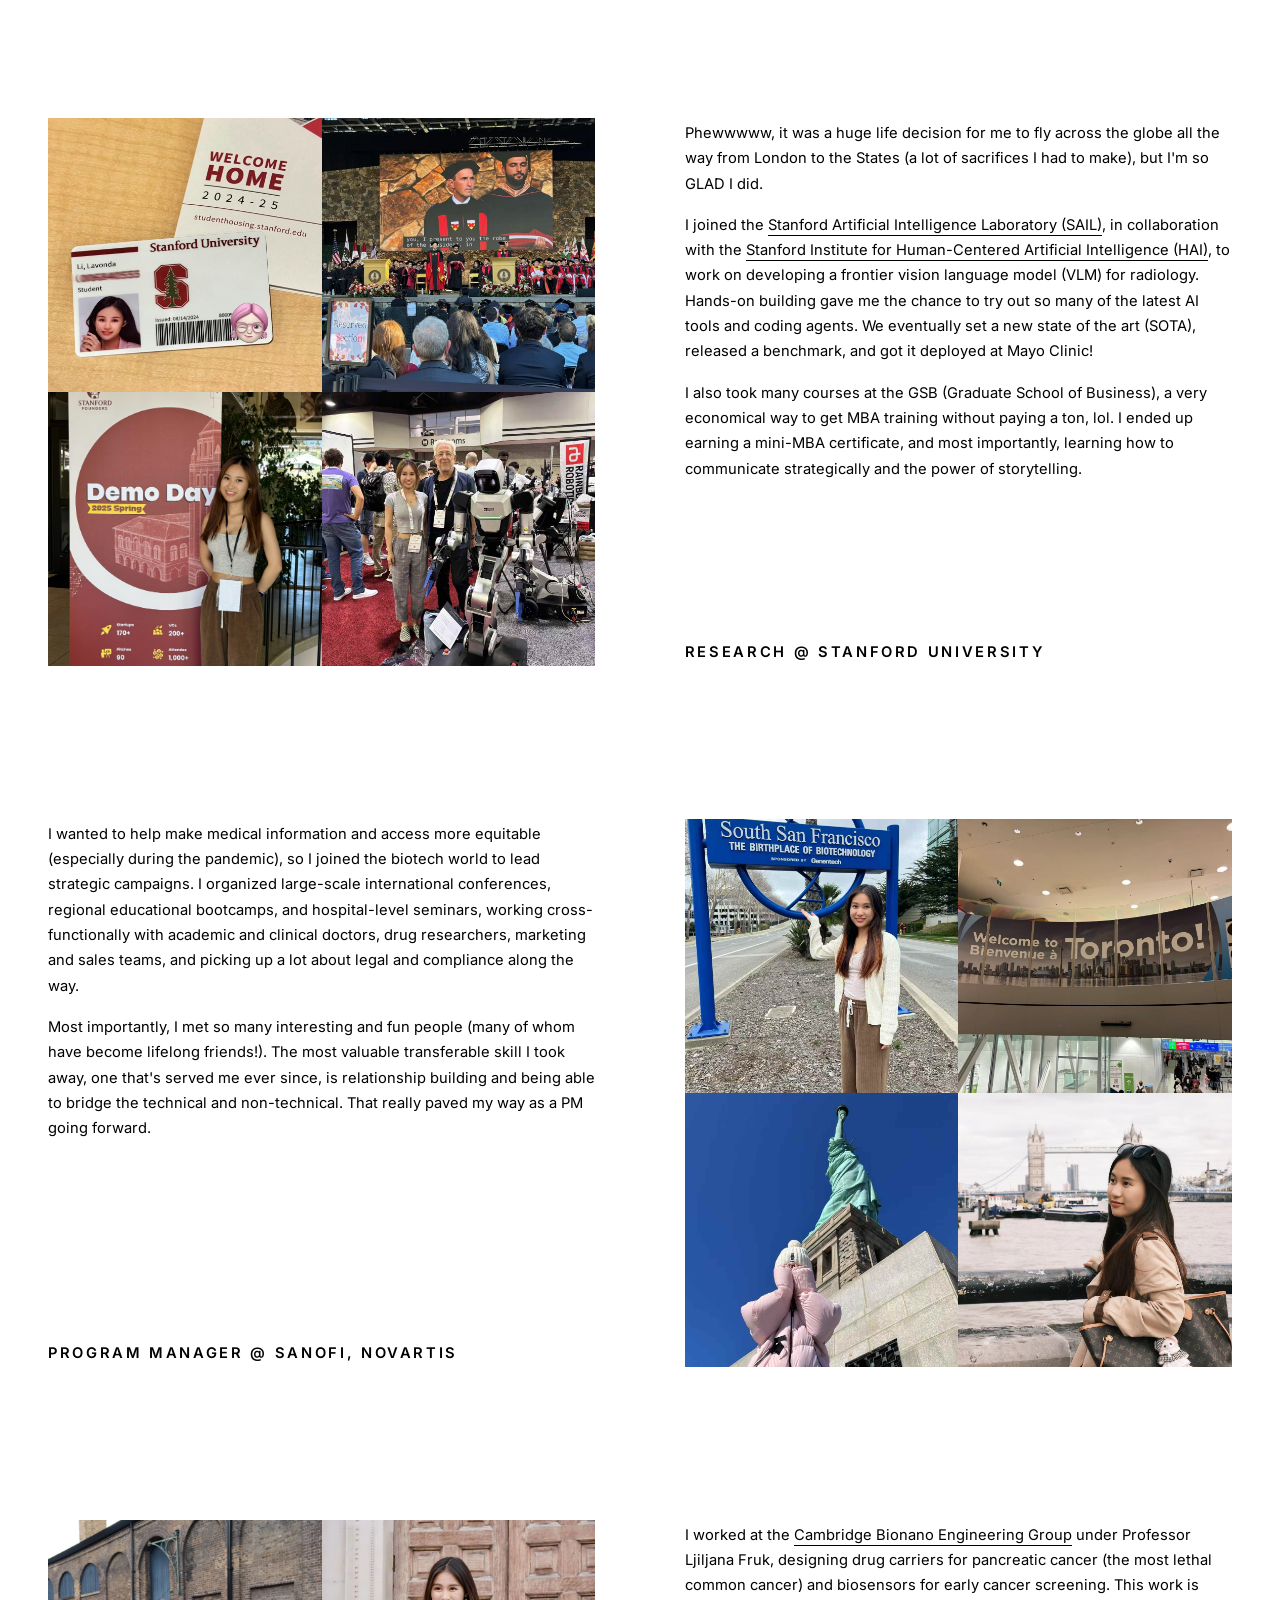
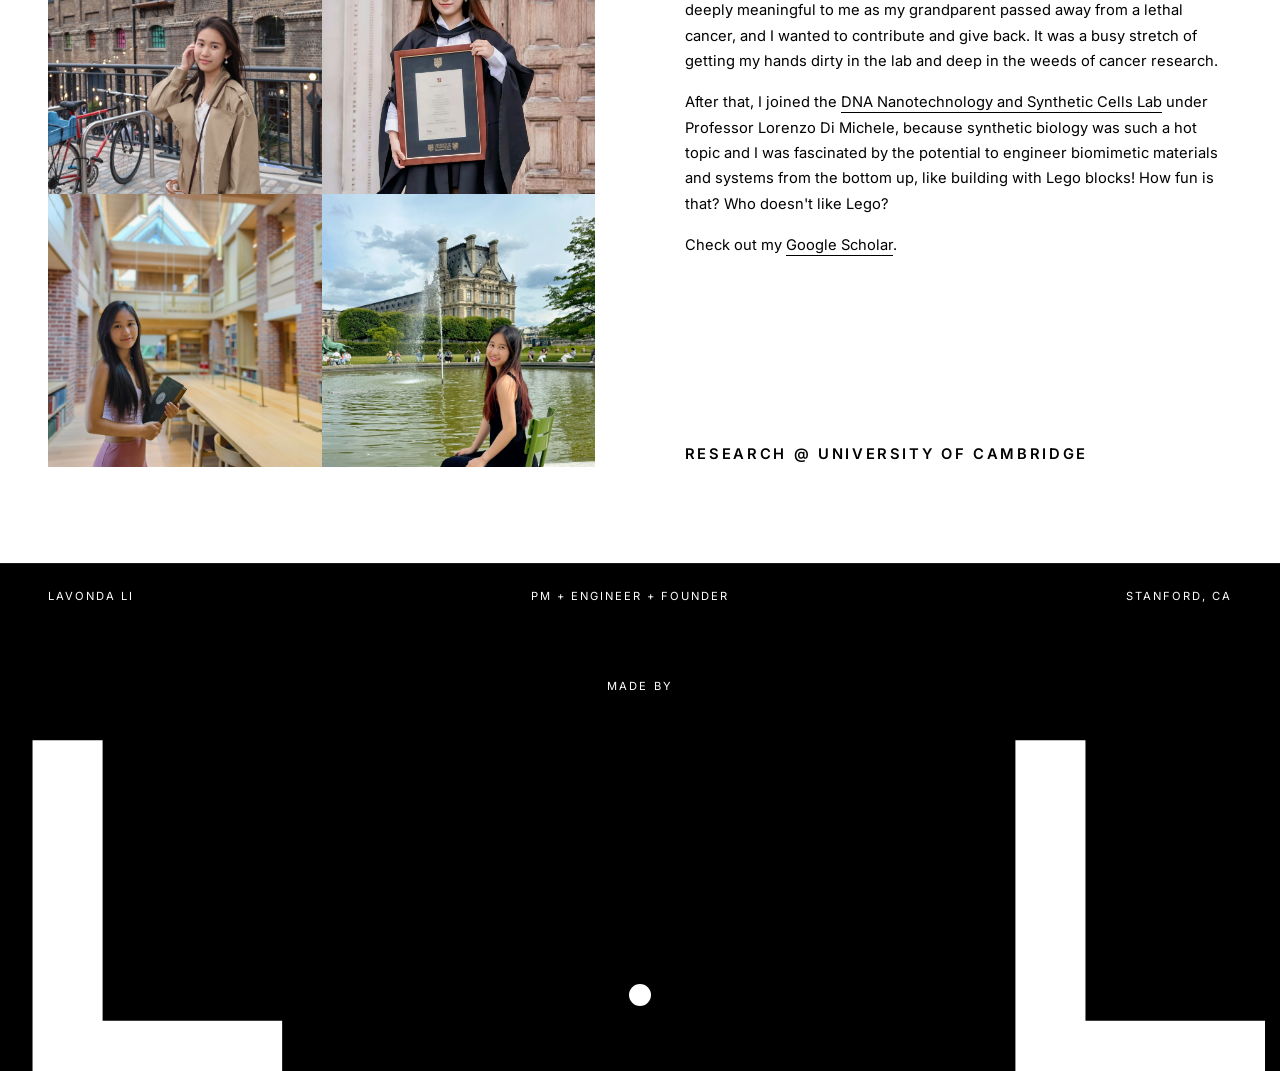
==== commit fbd44c72: "removed animation" ====
--- a/work.html
+++ b/work.html
@@ -34,7 +34,6 @@
   </main>
 
   <script src="js/work.js" defer></script>
-  <script src="js/image-reveal.js" defer></script>
 
   <footer class="site-footer">
     <div class="footer-meta">
--- a/css/styles.css
+++ b/css/styles.css
@@ -43,37 +43,11 @@
 img { max-width: 100%; display: block; }
 
 main img {
-  --reveal-x: 0px;
-  --reveal-y: 0px;
-  --reveal-scale: 1;
-  --hover-scale: 1;
-  opacity: 1;
-  transform: translate(var(--reveal-x), var(--reveal-y)) scale(calc(var(--reveal-scale) * var(--hover-scale)));
-  transition: opacity 620ms ease, transform 620ms ease, filter 320ms ease;
-}
-main img.reveal-image {
-  --reveal-y: 12px;
-  --reveal-scale: 0.985;
-  opacity: 0;
-}
-main img.reveal-image.is-visible {
-  --reveal-x: 0px;
-  --reveal-y: 0px;
-  --reveal-scale: 1;
-  opacity: 1;
+  transition: transform 320ms ease, filter 320ms ease;
 }
 @media (prefers-reduced-motion: reduce) {
   main img {
     transition: none;
-  }
-  main img.reveal-image {
-    --reveal-x: 0px;
-    --reveal-y: 0px;
-    --reveal-scale: 1;
-    opacity: 1;
-  }
-  .home-hero .photo img {
-    animation: none;
   }
 }
 
@@ -210,32 +184,6 @@
   text-transform: uppercase;
 }
 .home-hero .photo img { width: 100%; height: 100%; object-fit: cover; }
-.home-hero .photo.left img {
-  animation: hero-float-from-left 900ms cubic-bezier(0.2, 0.72, 0.2, 1) 90ms backwards;
-}
-.home-hero .photo.right img {
-  animation: hero-float-from-right 900ms cubic-bezier(0.2, 0.72, 0.2, 1) 160ms backwards;
-}
-@keyframes hero-float-from-left {
-  from {
-    opacity: 0;
-    transform: translateX(-22px) scale(0.985);
-  }
-  to {
-    opacity: 1;
-    transform: translateX(0) scale(1);
-  }
-}
-@keyframes hero-float-from-right {
-  from {
-    opacity: 0;
-    transform: translateX(22px) scale(0.985);
-  }
-  to {
-    opacity: 1;
-    transform: translateX(0) scale(1);
-  }
-}
 .home-hero .photo.left {
   left: 4%;
   top: 38%;
@@ -381,7 +329,7 @@
 .photo-rail .tile:hover img,
 .home-hero .photo:hover img,
 .work-tile:hover img {
-  --hover-scale: 1.025;
+  transform: scale(1.025);
   filter: saturate(1.04) contrast(1.02);
 }
 .photo-rail .tile:hover figcaption,
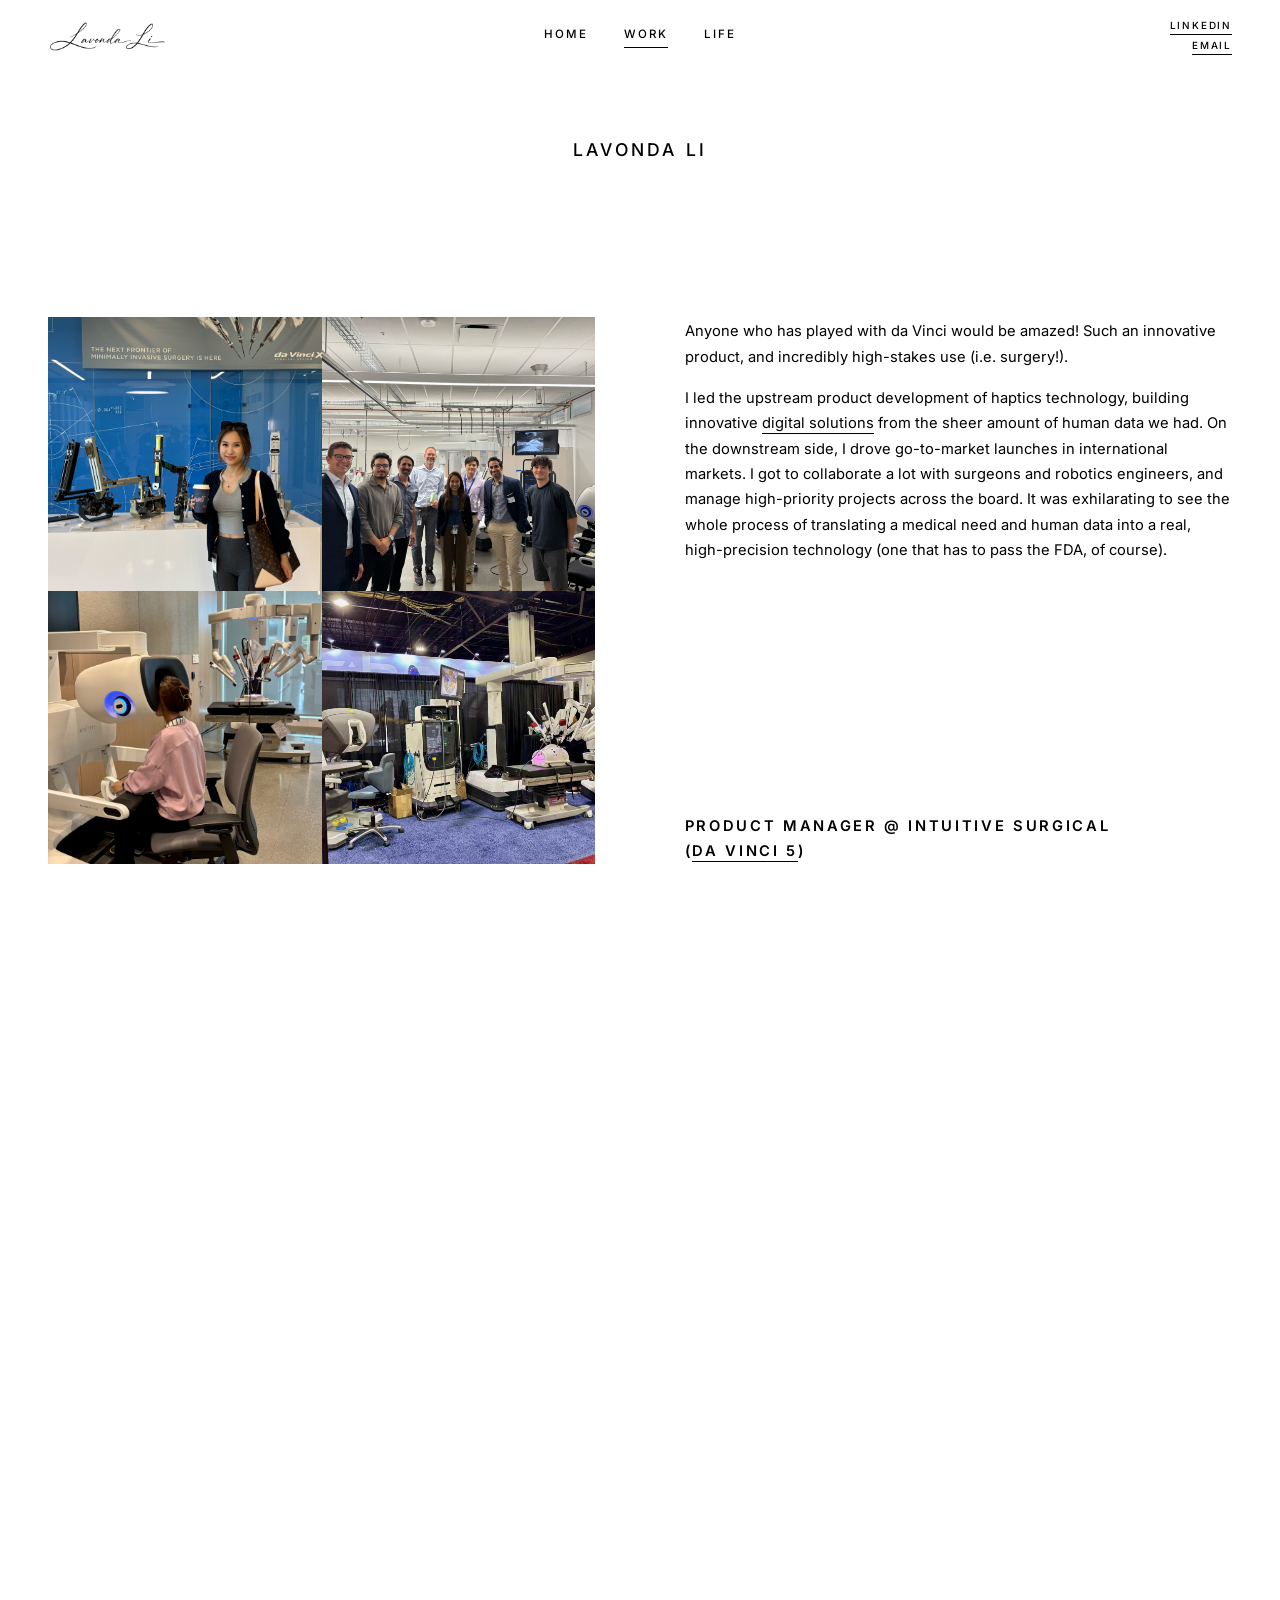
==== commit de6beab3: "added life" ====
--- a/work.html
+++ b/work.html
@@ -16,6 +16,7 @@
       <nav class="nav">
         <a href="index.html">Home</a>
         <a href="work.html" class="active">Work</a>
+        <a href="index.html#life">Life</a>
       </nav>
       <div class="header-links" aria-label="Contact links">
         <a href="https://www.linkedin.com/in/lavonda-li/" target="_blank" rel="noopener">LinkedIn</a>
@@ -34,6 +35,7 @@
   </main>
 
   <script src="js/work.js" defer></script>
+  <script src="js/cursor.js" defer></script>
 
   <footer class="site-footer">
     <div class="footer-meta">
--- a/css/styles.css
+++ b/css/styles.css
@@ -60,6 +60,44 @@
 
 main { flex: 1 0 auto; }
 
+/* ---------- Golden cursor trail ---------- */
+@media (pointer: fine) {
+  .star-sprinkle {
+    position: fixed;
+    left: 0;
+    top: 0;
+    pointer-events: none;
+    z-index: 2147483647;
+  }
+
+  .star-sprinkle {
+    width: var(--sprinkle-size, 4px);
+    height: var(--sprinkle-size, 4px);
+    border-radius: 50%;
+    background: radial-gradient(circle, #fff8cf 0%, #f7c548 58%, rgba(247, 197, 72, 0) 72%);
+    box-shadow: 0 0 8px rgba(255, 207, 74, 0.65);
+    transform: translate3d(var(--sprinkle-x), var(--sprinkle-y), 0) scale(1);
+    animation: star-sprinkle-fade 520ms ease-out forwards;
+  }
+
+  @keyframes star-sprinkle-fade {
+    to {
+      opacity: 0;
+      transform: translate3d(
+        calc(var(--sprinkle-x) - var(--sprinkle-drift-x)),
+        calc(var(--sprinkle-y) - var(--sprinkle-drift-y)),
+        0
+      ) scale(0);
+    }
+  }
+}
+
+@media (prefers-reduced-motion: reduce), (pointer: coarse) {
+  .star-sprinkle {
+    display: none;
+  }
+}
+
 /* ---------- Header ---------- */
 .site-header {
   position: fixed;
@@ -69,7 +107,7 @@
   z-index: 1000;
   min-height: var(--header-height);
   padding: 1.25rem 0;
-  transition: background-color 220ms ease;
+  transition: background-color 220ms ease, color 220ms ease;
 }
 body[data-theme="light"] .site-header { background-color: var(--lavender); }
 body[data-theme="dark"] .site-header { background-color: var(--black); }
@@ -91,6 +129,7 @@
   height: 32px;
   width: auto;
   display: block;
+  transition: filter 220ms ease;
 }
 body[data-theme="dark"] .brand img { filter: invert(1); }
 .nav {
@@ -187,7 +226,7 @@
 .home-hero .photo.left {
   left: 4%;
   top: 38%;
-  width: 16%;
+  width: clamp(150px, 28vw, 430px);
   aspect-ratio: 4 / 5;
 }
 .home-hero .photo.right {
@@ -198,7 +237,7 @@
 }
 @media (max-width: 720px) {
   .home-hero { min-height: 360px; }
-  .home-hero .photo.left  { width: 28%; top: 50%; }
+  .home-hero .photo.left  { top: 50%; }
   .home-hero .photo.right { width: 50%; top: 0; }
 }
 
@@ -266,6 +305,8 @@
 /* ---------- Home: horizontal photo rails ---------- */
 .photo-section {
   margin: 2.5rem 0 3rem;
+  content-visibility: auto;
+  contain-intrinsic-size: 420px;
 }
 .rail-heading {
   font-size: 0.82rem;
@@ -328,7 +369,8 @@
 }
 .photo-rail .tile:hover img,
 .home-hero .photo:hover img,
-.work-tile:hover img {
+.work-tile:hover img,
+.life-media:hover img {
   transform: scale(1.025);
   filter: saturate(1.04) contrast(1.02);
 }
@@ -373,6 +415,8 @@
   gap: clamp(3rem, 7vw, 6.5rem);
   align-items: stretch;
   margin-bottom: clamp(6rem, 12vw, 10rem);
+  content-visibility: auto;
+  contain-intrinsic-size: 920px;
 }
 .work-entry:last-child {
   margin-bottom: 0;
@@ -433,6 +477,47 @@
   border-bottom: 1px solid currentColor;
   padding-bottom: 1px;
 }
+
+/* ---------- Home: life story ---------- */
+.life-showcase {
+  width: 100vw;
+  margin-left: calc(50% - 50vw);
+  margin-right: calc(50% - 50vw);
+  padding: clamp(5rem, 9vw, 8rem) max(var(--gutter), calc((100vw - var(--max)) / 2 + var(--gutter)));
+  background: var(--black);
+  color: var(--white);
+  scroll-margin-top: 0;
+}
+.life-entry {
+  display: grid;
+  grid-template-columns: minmax(0, 1fr) minmax(0, 1fr);
+  gap: clamp(3rem, 8vw, 8rem);
+  align-items: start;
+}
+.life-media {
+  aspect-ratio: 1 / 1;
+  overflow: hidden;
+  background: var(--placeholder-dark);
+}
+.life-media img {
+  width: 100%;
+  height: 100%;
+  object-fit: cover;
+  object-position: 42% 50%;
+}
+.life-copy {
+  max-width: 52ch;
+  padding-top: 0.25rem;
+}
+.life-copy p {
+  font-size: clamp(1rem, 1.45vw, 1.3rem);
+  line-height: 1.62;
+  font-weight: 600;
+  margin-bottom: 1.2rem;
+}
+.life-copy p:last-child {
+  margin-bottom: 0;
+}
 @media (max-width: 720px) {
   .work-entry {
     grid-template-columns: 1fr;
@@ -451,6 +536,14 @@
   }
   .work-copy {
     max-width: none;
+  }
+  .life-entry {
+    grid-template-columns: 1fr;
+    gap: 2rem;
+  }
+  .life-copy {
+    max-width: none;
+    padding-top: 0;
   }
 }
 
